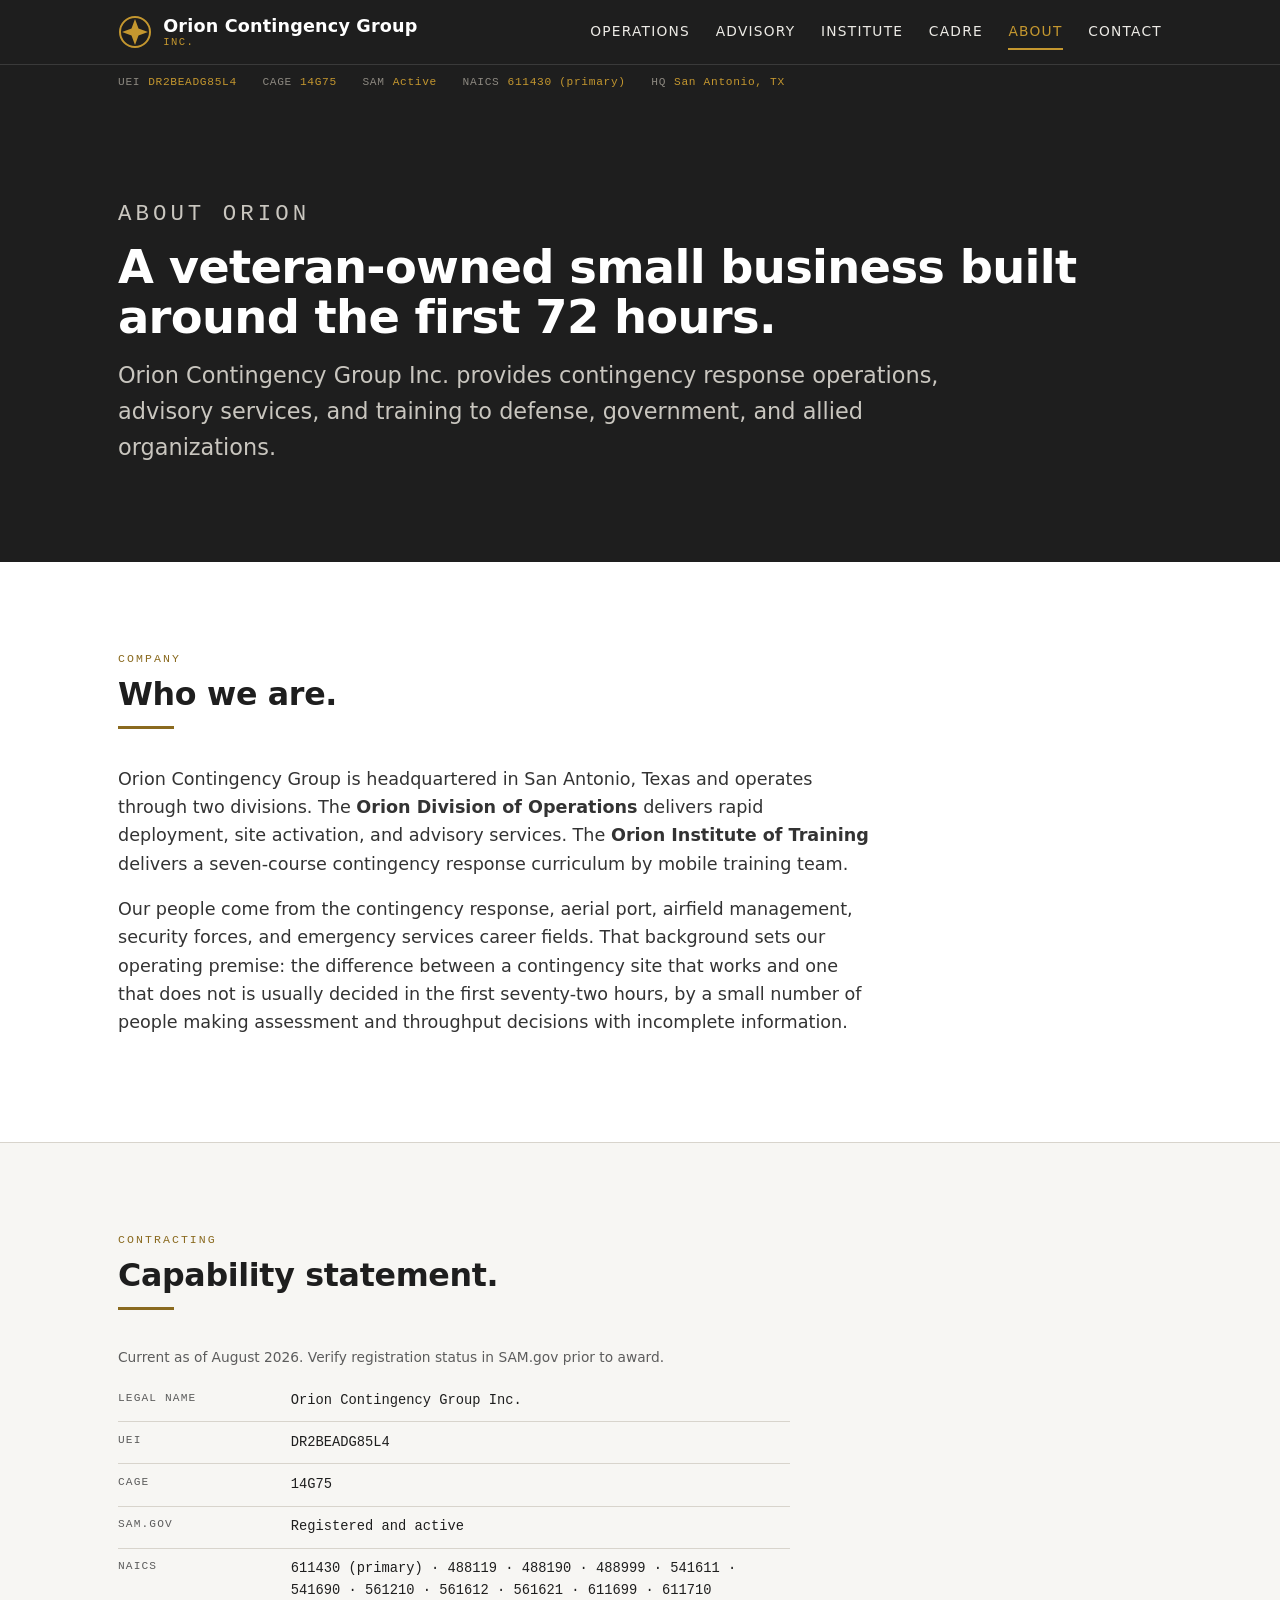
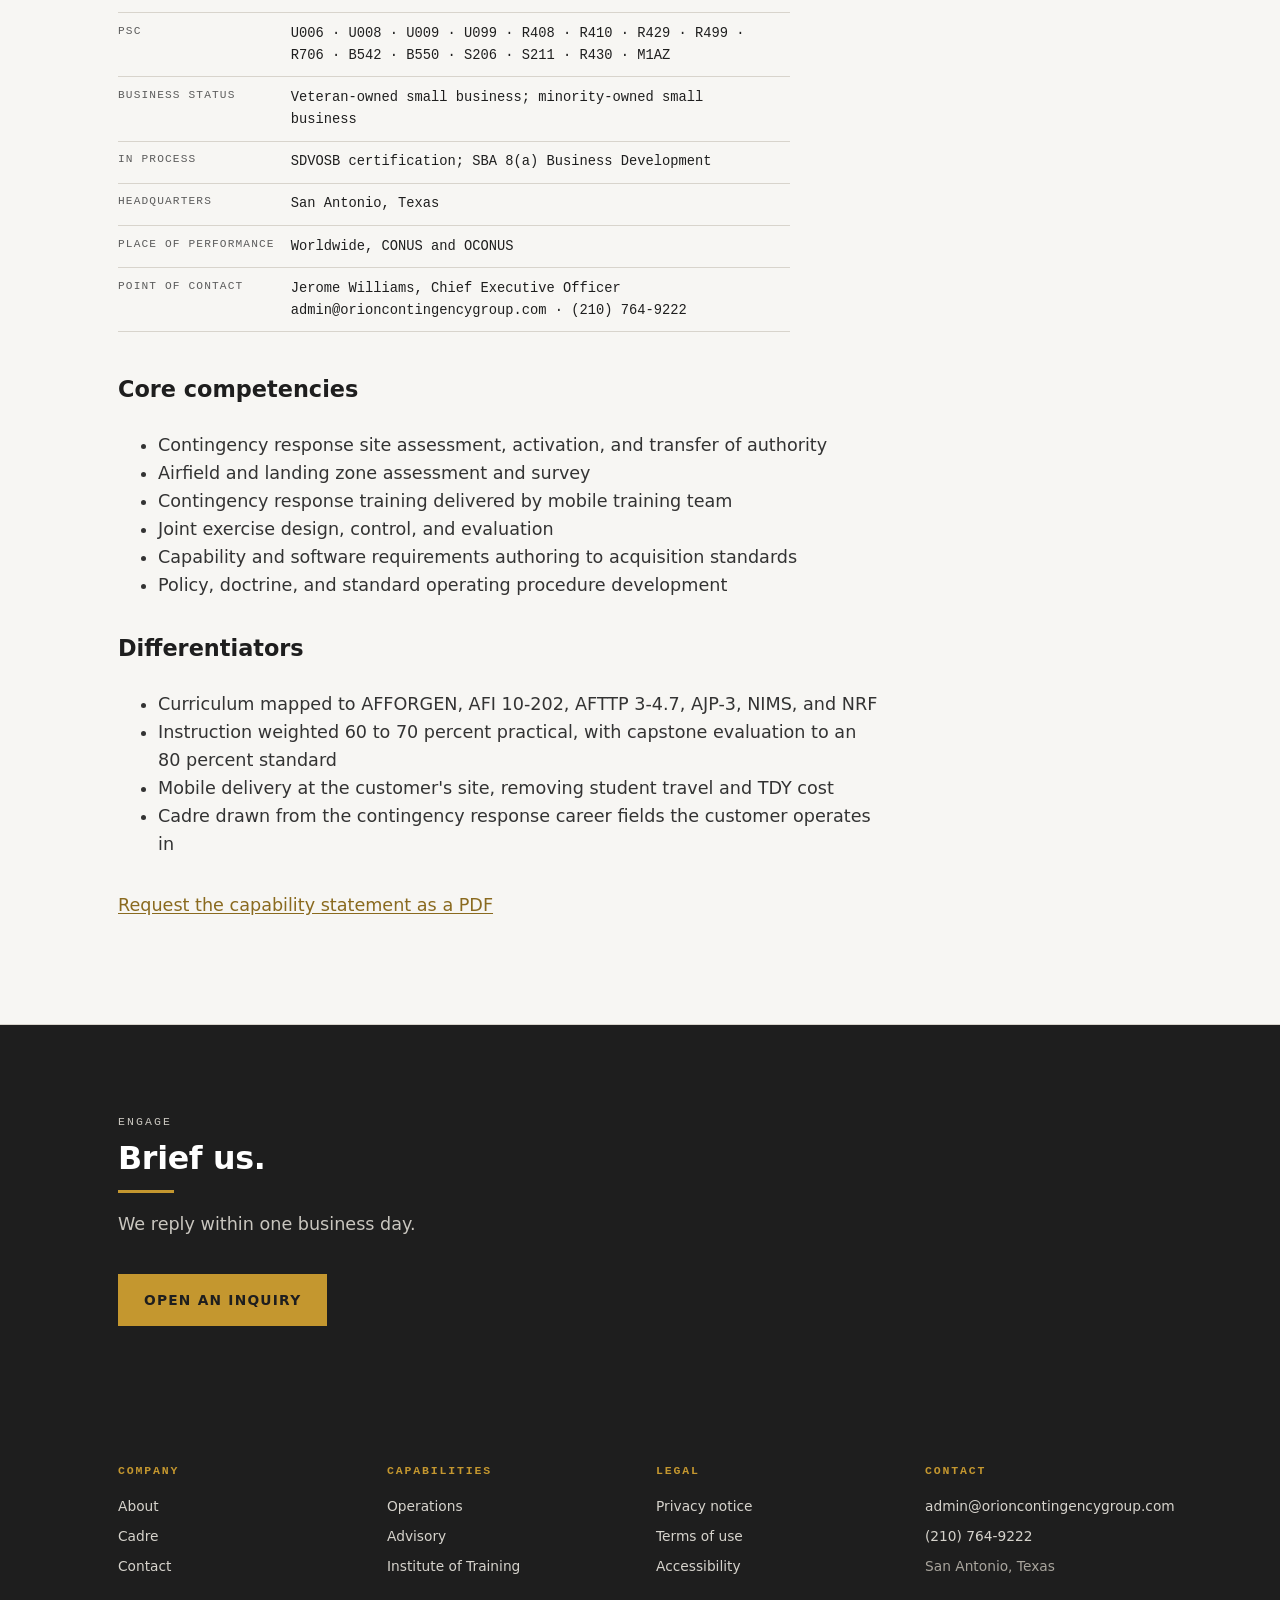
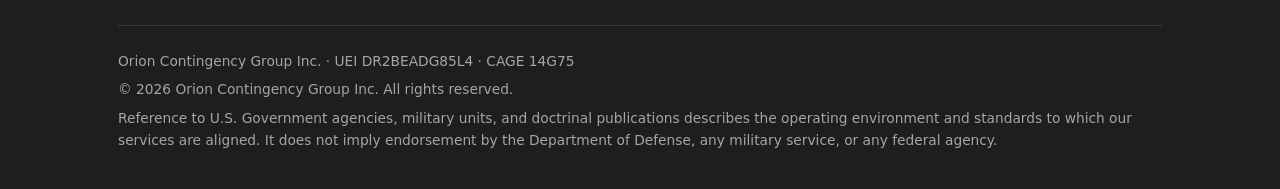
==== about.html @ 688aeb3b "Add OCG website v1" ====
<!DOCTYPE html>
<html lang="en">
<head>
<meta charset="utf-8">
<meta name="viewport" content="width=device-width, initial-scale=1">
<title>About and capability statement | Orion Contingency Group Inc.</title>
<meta name="description" content="Orion Contingency Group Inc. is a veteran-owned small business in San Antonio, Texas providing contingency response operations, advisory, and training. UEI DR2BEADG85L4, CAGE 14G75.">
<meta name="theme-color" content="#1E1E1E">
<link rel="canonical" href="https://www.orioncontingencygroup.com/about.html">
<link rel="stylesheet" href="site.css">
</head>
<body>

<a class="skip-link" href="#main">Skip to main content</a>

<header class="masthead">
  <div class="shell masthead__inner">
    <a class="wordmark" href="index.html">
      <svg width="34" height="34" viewBox="0 0 34 34" role="img" aria-label="Orion Contingency Group compass mark"><circle cx="17" cy="17" r="15" fill="none" stroke="#C4972F" stroke-width="2"/><path d="M17 4 L20.5 13.5 L30 17 L20.5 20.5 L17 30 L13.5 20.5 L4 17 L13.5 13.5 Z" fill="#C4972F"/></svg>
      <span>Orion Contingency Group<small>Inc.</small></span>
    </a>
    <nav class="nav" aria-label="Primary">
      <a href="operations.html">Operations</a>
      <a href="advisory.html">Advisory</a>
      <a href="institute.html">Institute</a>
      <a href="cadre.html">Cadre</a>
      <a href="about.html" aria-current="page">About</a>
      <a href="contact.html">Contact</a>
    </nav>
  </div>
  <div class="control-block">
    <div class="shell">
      <dl><div><dt>UEI</dt><dd>DR2BEADG85L4</dd></div><div><dt>CAGE</dt><dd>14G75</dd></div><div><dt>SAM</dt><dd>Active</dd></div><div><dt>NAICS</dt><dd>611430 (primary)</dd></div><div><dt>HQ</dt><dd>San Antonio, TX</dd></div></dl>
    </div>
  </div>
</header>

<main id="main">

  <div class="page-head">
    <div class="shell">
      <p class="eyebrow">About Orion</p>
      <h1>A veteran-owned small business built around the first 72 hours.</h1>
      <p>Orion Contingency Group Inc. provides contingency response operations, advisory services, and training to defense, government, and allied organizations.</p>
    </div>
  </div>

  <section>
    <div class="shell">
      <div class="sec-head">
        <p class="eyebrow eyebrow--light">Company</p>
        <h2>Who we are.</h2>
      </div>
      <p style="max-width:var(--measure);">Orion Contingency Group is headquartered in San Antonio, Texas and operates through two divisions. The <strong>Orion Division of Operations</strong> delivers rapid deployment, site activation, and advisory services. The <strong>Orion Institute of Training</strong> delivers a seven-course contingency response curriculum by mobile training team.</p>
      <p style="max-width:var(--measure);">Our people come from the contingency response, aerial port, airfield management, security forces, and emergency services career fields. That background sets our operating premise: the difference between a contingency site that works and one that does not is usually decided in the first seventy-two hours, by a small number of people making assessment and throughput decisions with incomplete information.</p>
    </div>
  </section>

  <section class="band-warm">
    <div class="shell">
      <div class="sec-head">
        <p class="eyebrow eyebrow--light">Contracting</p>
        <h2>Capability statement.</h2>
      </div>
      <table class="reg">
        <caption>Current as of August 2026. Verify registration status in SAM.gov prior to award.</caption>
        <tbody>
          <tr><th scope="row">Legal name</th><td>Orion Contingency Group Inc.</td></tr>
          <tr><th scope="row">UEI</th><td>DR2BEADG85L4</td></tr>
          <tr><th scope="row">CAGE</th><td>14G75</td></tr>
          <tr><th scope="row">SAM.gov</th><td>Registered and active</td></tr>
          <tr><th scope="row">NAICS</th><td>611430 (primary) · 488119 · 488190 · 488999 · 541611 · 541690 · 561210 · 561612 · 561621 · 611699 · 611710</td></tr>
          <tr><th scope="row">PSC</th><td>U006 · U008 · U009 · U099 · R408 · R410 · R429 · R499 · R706 · B542 · B550 · S206 · S211 · R430 · M1AZ</td></tr>
          <tr><th scope="row">Business status</th><td>Veteran-owned small business; minority-owned small business</td></tr>
          <tr><th scope="row">In process</th><td>SDVOSB certification; SBA 8(a) Business Development</td></tr>
          <tr><th scope="row">Headquarters</th><td>San Antonio, Texas</td></tr>
          <tr><th scope="row">Place of performance</th><td>Worldwide, CONUS and OCONUS</td></tr>
          <tr><th scope="row">Point of contact</th><td>Jerome Williams, Chief Executive Officer<br>admin@orioncontingencygroup.com &middot; (210) 764-9222</td></tr>
        </tbody>
      </table>

      <h3 style="font-size:var(--step-1);color:var(--ink);margin-top:2.5rem;">Core competencies</h3>
      <ul style="max-width:var(--measure);">
        <li>Contingency response site assessment, activation, and transfer of authority</li>
        <li>Airfield and landing zone assessment and survey</li>
        <li>Contingency response training delivered by mobile training team</li>
        <li>Joint exercise design, control, and evaluation</li>
        <li>Capability and software requirements authoring to acquisition standards</li>
        <li>Policy, doctrine, and standard operating procedure development</li>
      </ul>

      <h3 style="font-size:var(--step-1);color:var(--ink);margin-top:2rem;">Differentiators</h3>
      <ul style="max-width:var(--measure);">
        <li>Curriculum mapped to AFFORGEN, AFI 10-202, AFTTP 3-4.7, AJP-3, NIMS, and NRF</li>
        <li>Instruction weighted 60 to 70 percent practical, with capstone evaluation to an 80 percent standard</li>
        <li>Mobile delivery at the customer's site, removing student travel and TDY cost</li>
        <li>Cadre drawn from the contingency response career fields the customer operates in</li>
      </ul>
      <p style="margin-top:2rem;"><a href="contact.html">Request the capability statement as a PDF</a></p>
    </div>
  </section>

  <section class="band-dark">
    <div class="shell">
      <div class="sec-head sec-head--dark">
        <p class="eyebrow">Engage</p>
        <h2>Brief us.</h2>
        <p>We reply within one business day.</p>
      </div>
      <div class="btn-row">
        <a class="btn btn--primary" href="contact.html">Open an inquiry</a>
      </div>
    </div>
  </section>

</main>

<footer class="site-foot">
  <div class="shell">
    <div class="site-foot__cols">
      <div>
        <h2>Company</h2>
        <ul>
          <li><a href="about.html">About</a></li>
          <li><a href="cadre.html">Cadre</a></li>
          <li><a href="contact.html">Contact</a></li>
        </ul>
      </div>
      <div>
        <h2>Capabilities</h2>
        <ul>
          <li><a href="operations.html">Operations</a></li>
          <li><a href="advisory.html">Advisory</a></li>
          <li><a href="institute.html">Institute of Training</a></li>
        </ul>
      </div>
      <div>
        <h2>Legal</h2>
        <ul>
          <li><a href="privacy.html">Privacy notice</a></li>
          <li><a href="terms.html">Terms of use</a></li>
          <li><a href="accessibility.html">Accessibility</a></li>
        </ul>
      </div>
      <div>
        <h2>Contact</h2>
        <ul>
          <li><a href="mailto:admin@orioncontingencygroup.com">admin@orioncontingencygroup.com</a></li>
          <li><a href="tel:+12107649222">(210) 764-9222</a></li>
          <li>San Antonio, Texas</li>
        </ul>
      </div>
    </div>
    <div class="site-foot__legal">
      <p>Orion Contingency Group Inc. &middot; UEI DR2BEADG85L4 &middot; CAGE 14G75</p>
      <p>&copy; 2026 Orion Contingency Group Inc. All rights reserved.</p>
      <p>Reference to U.S. Government agencies, military units, and doctrinal publications describes the operating environment and standards to which our services are aligned. It does not imply endorsement by the Department of Defense, any military service, or any federal agency.</p>
    </div>
  </div>
</footer>

</body>
</html>
---- site.css ----
/* ============================================================
   Orion Contingency Group Inc. — site.css
   Brand V1: Calibri / Gold #C4972F / Dark #1E1E1E / Body #333333
   ============================================================ */

:root {
  /* Palette */
  --ink:        #1E1E1E;   /* brand dark */
  --body:       #333333;   /* brand body text */
  --gold:       #C4972F;   /* brand primary gold — DARK BACKGROUNDS ONLY (6.2:1 on --ink) */
  --gold-deep:  #8A6A1F;   /* gold for text/rules on light (5.0:1 on white) */
  --paper:      #FFFFFF;
  --paper-warm: #F7F6F3;
  --rule:       #D8D4CC;
  --muted:      #5C5C5C;   /* 7.0:1 on white */

  /* Type */
  --font-ui: Calibri, Carlito, "Segoe UI", system-ui, -apple-system, sans-serif;
  --font-mono: "Cascadia Mono", Consolas, "SF Mono", ui-monospace, monospace;

  --step--1: clamp(0.80rem, 0.78rem + 0.10vw, 0.86rem);
  --step-0:  clamp(1.00rem, 0.96rem + 0.20vw, 1.10rem);
  --step-1:  clamp(1.20rem, 1.12rem + 0.40vw, 1.40rem);
  --step-2:  clamp(1.55rem, 1.34rem + 0.80vw, 2.00rem);
  --step-3:  clamp(1.95rem, 1.62rem + 1.65vw, 2.90rem);
  --step-4:  clamp(2.40rem, 1.80rem + 3.00vw, 4.20rem);

  --measure: 68ch;
  --gutter: clamp(1.25rem, 4vw, 3rem);
  --shell: 1140px;
}

*, *::before, *::after { box-sizing: border-box; }

html { -webkit-text-size-adjust: 100%; }

body {
  margin: 0;
  font-family: var(--font-ui);
  font-size: var(--step-0);
  line-height: 1.6;
  color: var(--body);
  background: var(--paper);
}

img { max-width: 100%; height: auto; display: block; }

/* ---------- Focus + skip link (accessibility floor) ---------- */

:focus-visible {
  outline: 3px solid var(--gold-deep);
  outline-offset: 2px;
}

.skip-link {
  position: absolute;
  left: -9999px;
  top: 0;
  background: var(--ink);
  color: var(--paper);
  padding: 0.75rem 1.25rem;
  z-index: 100;
  text-decoration: none;
}
.skip-link:focus {
  left: 0;
}

.visually-hidden {
  position: absolute;
  width: 1px; height: 1px;
  margin: -1px; padding: 0;
  overflow: hidden;
  clip: rect(0 0 0 0);
  white-space: nowrap;
  border: 0;
}

/* ---------- Layout shell ---------- */

.shell {
  width: 100%;
  max-width: var(--shell);
  margin-inline: auto;
  padding-inline: var(--gutter);
}

section { padding-block: clamp(3rem, 7vw, 5.5rem); }
section + section { border-top: 1px solid var(--rule); }

/* ---------- Masthead ---------- */

.masthead {
  background: var(--ink);
  color: #EDEBE6;
}

.masthead__inner {
  display: flex;
  align-items: center;
  justify-content: space-between;
  gap: 1.5rem;
  padding-block: 0.9rem;
  flex-wrap: wrap;
}

.wordmark {
  display: inline-flex;
  align-items: center;
  gap: 0.7rem;
  color: var(--paper);
  text-decoration: none;
  font-weight: 700;
  letter-spacing: 0.01em;
  line-height: 1.15;
}
.wordmark:hover { color: var(--gold); }
.wordmark svg { flex: none; }
.wordmark span small {
  display: block;
  font-family: var(--font-mono);
  font-size: 0.66rem;
  font-weight: 400;
  letter-spacing: 0.14em;
  text-transform: uppercase;
  color: var(--gold);
}

.nav {
  display: flex;
  align-items: center;
  gap: clamp(0.9rem, 2vw, 1.6rem);
  flex-wrap: wrap;
}
.nav a {
  color: #EDEBE6;
  text-decoration: none;
  font-size: var(--step--1);
  letter-spacing: 0.09em;
  text-transform: uppercase;
  padding-block: 0.35rem;
  border-bottom: 2px solid transparent;
}
.nav a:hover { color: var(--gold); border-bottom-color: var(--gold); }
.nav a[aria-current="page"] { color: var(--gold); border-bottom-color: var(--gold); }

/* ---------- Control block: the document-header device ---------- */

.control-block {
  background: var(--ink);
  color: #C9C6BF;
  font-family: var(--font-mono);
  font-size: 0.7rem;
  letter-spacing: 0.06em;
  border-top: 1px solid #3A3A3A;
}
.control-block dl {
  margin: 0;
  padding-block: 0.55rem;
  display: flex;
  flex-wrap: wrap;
  gap: 0.35rem 1.6rem;
}
.control-block div { display: flex; gap: 0.5rem; }
.control-block dt { color: #8C8880; text-transform: uppercase; }
.control-block dd { margin: 0; color: var(--gold); }

/* ---------- Page header ---------- */

.page-head {
  background: var(--ink);
  color: #E7E4DE;
  padding-block: clamp(3rem, 8vw, 6rem);
}
.page-head h1 {
  font-size: var(--step-3);
  line-height: 1.08;
  margin: 0.6rem 0 1rem;
  color: var(--paper);
  letter-spacing: -0.015em;
}
.page-head p { max-width: 60ch; margin: 0; color: #C9C6BF; font-size: var(--step-1); }

.eyebrow {
  font-family: var(--font-mono);
  font-size: 0.72rem;
  letter-spacing: 0.18em;
  text-transform: uppercase;
  color: var(--gold);
  margin: 0;
}
.eyebrow--light { color: var(--gold-deep); }

/* ---------- Hero ---------- */

.hero {
  background: var(--ink);
  color: #E7E4DE;
  padding-block: clamp(3.5rem, 9vw, 7rem);
}
.hero h1 {
  font-size: var(--step-4);
  line-height: 1.02;
  letter-spacing: -0.025em;
  margin: 1rem 0 1.25rem;
  color: var(--paper);
  max-width: 18ch;
}
.hero h1 em {
  font-style: normal;
  color: var(--gold);
}
.hero p {
  max-width: 58ch;
  font-size: var(--step-1);
  color: #C9C6BF;
  margin: 0 0 2rem;
}

/* ---------- Section headers + gold rule (brand spec) ---------- */

.sec-head { margin-bottom: 2.25rem; }
.sec-head h2 {
  font-size: var(--step-2);
  line-height: 1.15;
  letter-spacing: -0.01em;
  color: var(--ink);
  margin: 0.5rem 0 0.85rem;
  max-width: 24ch;
}
.sec-head h2::after {
  content: "";
  display: block;
  width: 3.5rem;
  height: 3px;
  background: var(--gold-deep);
  margin-top: 0.85rem;
}
.sec-head--dark h2 { color: var(--paper); }
.sec-head--dark h2::after { background: var(--gold); }
.sec-head--dark p { color: #C9C6BF; }

/* ---------- Buttons ---------- */

.btn-row { display: flex; flex-wrap: wrap; gap: 0.85rem; }

.btn {
  display: inline-block;
  padding: 0.8rem 1.5rem;
  font-size: var(--step--1);
  font-weight: 700;
  letter-spacing: 0.09em;
  text-transform: uppercase;
  text-decoration: none;
  border: 2px solid transparent;
  cursor: pointer;
  font-family: var(--font-ui);
}
.btn--primary { background: var(--gold); color: var(--ink); border-color: var(--gold); }
.btn--primary:hover { background: #D9AB44; border-color: #D9AB44; }
.btn--ghost { background: transparent; color: var(--gold); border-color: var(--gold); }
.btn--ghost:hover { background: var(--gold); color: var(--ink); }
.btn--onlight { background: var(--ink); color: var(--paper); border-color: var(--ink); }
.btn--onlight:hover { background: var(--gold-deep); border-color: var(--gold-deep); }
.btn--onlight-ghost { background: transparent; color: var(--ink); border-color: var(--ink); }
.btn--onlight-ghost:hover { background: var(--ink); color: var(--paper); }

/* ---------- Generic grids ---------- */

.grid { display: grid; gap: 1.5rem; }
.grid--2 { grid-template-columns: repeat(auto-fit, minmax(min(100%, 22rem), 1fr)); }
.grid--3 { grid-template-columns: repeat(auto-fit, minmax(min(100%, 17rem), 1fr)); }

/* ---------- Service line cards ---------- */

.line {
  border-top: 3px solid var(--gold-deep);
  padding-top: 1.25rem;
}
.line__code {
  font-family: var(--font-mono);
  font-size: 0.72rem;
  letter-spacing: 0.16em;
  text-transform: uppercase;
  color: var(--gold-deep);
}
.line h3 {
  font-size: var(--step-1);
  color: var(--ink);
  margin: 0.5rem 0 0.65rem;
  line-height: 1.2;
}
.line ul { margin: 1rem 0 0; padding-left: 1.1rem; }
.line li { margin-bottom: 0.45rem; }

/* ---------- Doctrine chips ---------- */

.chips { list-style: none; display: flex; flex-wrap: wrap; gap: 0.6rem; margin: 0; padding: 0; }
.chips li {
  font-family: var(--font-mono);
  font-size: 0.78rem;
  letter-spacing: 0.08em;
  border: 1px solid var(--rule);
  background: var(--paper-warm);
  color: var(--ink);
  padding: 0.4rem 0.8rem;
}
.chips--dark li { background: #2A2A2A; border-color: #444; color: #E7E4DE; }

/* ---------- Course cards ---------- */

.course {
  border: 1px solid var(--rule);
  border-top: 3px solid var(--gold-deep);
  padding: 1.5rem;
  background: var(--paper);
}
.course__meta {
  display: flex;
  justify-content: space-between;
  align-items: baseline;
  gap: 1rem;
  font-family: var(--font-mono);
  font-size: 0.72rem;
  letter-spacing: 0.12em;
  text-transform: uppercase;
  color: var(--gold-deep);
}
.course h3 { font-size: var(--step-1); color: var(--ink); margin: 0.6rem 0 0.5rem; line-height: 1.2; }
.course > p { margin: 0 0 1rem; }
.course h4 {
  font-family: var(--font-mono);
  font-size: 0.72rem;
  letter-spacing: 0.12em;
  text-transform: uppercase;
  color: var(--muted);
  margin: 1.1rem 0 0.5rem;
}
.course ul { margin: 0; padding-left: 1.1rem; }
.course li { margin-bottom: 0.35rem; }
.course dl {
  margin: 1.25rem 0 0;
  padding-top: 1rem;
  border-top: 1px solid var(--rule);
  font-size: var(--step--1);
  display: grid;
  grid-template-columns: auto 1fr;
  gap: 0.4rem 1rem;
}
.course dt { font-family: var(--font-mono); text-transform: uppercase; letter-spacing: 0.1em; color: var(--muted); font-size: 0.7rem; align-self: center; }
.course dd { margin: 0; color: var(--ink); }

/* ---------- Cadre ---------- */

.person {
  border-top: 1px solid var(--rule);
  padding-top: 1.15rem;
}
.person h3 { font-size: var(--step-1); color: var(--ink); margin: 0.35rem 0 0.35rem; }
.person p { margin: 0 0 0.85rem; }
.person__role {
  font-family: var(--font-mono);
  font-size: 0.72rem;
  letter-spacing: 0.14em;
  text-transform: uppercase;
  color: var(--gold-deep);
}

/* ---------- Buyer panel ---------- */

.buyers { list-style: none; margin: 0; padding: 0; display: grid; gap: 1px; background: #3A3A3A; grid-template-columns: repeat(auto-fit, minmax(min(100%, 14rem), 1fr)); }
.buyers li { background: var(--ink); padding: 1.4rem; }
.buyers strong { display: block; color: var(--paper); font-size: var(--step-1); line-height: 1.2; }
.buyers span { display: block; color: #A9A59D; font-size: var(--step--1); margin-top: 0.4rem; }

/* ---------- Registration / identifier table ---------- */

.reg {
  font-family: var(--font-mono);
  font-size: var(--step--1);
  border-collapse: collapse;
  width: 100%;
  max-width: 42rem;
}
.reg caption { text-align: left; font-family: var(--font-ui); color: var(--muted); padding-bottom: 0.75rem; }
.reg th, .reg td { text-align: left; padding: 0.6rem 1rem 0.6rem 0; border-bottom: 1px solid var(--rule); vertical-align: top; }
.reg th { font-weight: 400; color: var(--muted); text-transform: uppercase; letter-spacing: 0.1em; font-size: 0.7rem; white-space: nowrap; }
.reg td { color: var(--ink); }

/* ---------- Forms ---------- */

.form { max-width: 34rem; }
.form fieldset { border: 0; margin: 0; padding: 0; }
.form legend {
  font-size: var(--step-1);
  color: var(--ink);
  font-weight: 700;
  padding: 0;
  margin-bottom: 0.35rem;
}
.field { margin-bottom: 1.25rem; }
.field label { display: block; font-weight: 700; color: var(--ink); margin-bottom: 0.3rem; }
.field .hint { display: block; font-size: var(--step--1); color: var(--muted); margin-bottom: 0.4rem; }
.field input, .field textarea, .field select {
  width: 100%;
  font-family: var(--font-ui);
  font-size: var(--step-0);
  color: var(--ink);
  padding: 0.65rem 0.75rem;
  border: 1px solid #87837B; /* 3.8:1 on white, 3.5:1 on warm — passes WCAG 1.4.11 */
  background: var(--paper);
  border-radius: 0;
}
.field textarea { min-height: 8rem; resize: vertical; }
.req { color: #A32020; font-weight: 700; }

.notice {
  border-left: 3px solid var(--gold-deep);
  background: var(--paper-warm);
  padding: 1rem 1.25rem;
  font-size: var(--step--1);
  margin: 1.5rem 0;
}
.notice--dark { background: #2A2A2A; border-left-color: var(--gold); color: #C9C6BF; }

/* ---------- Dark section ---------- */

.band-dark { background: var(--ink); color: #C9C6BF; }
.band-dark a:not(.btn) { color: var(--gold); }
.band-warm { background: var(--paper-warm); }

/* ---------- Footer ---------- */

.site-foot {
  background: var(--ink);
  color: #A9A59D;
  padding-block: 3rem 2rem;
  font-size: var(--step--1);
}
.site-foot h2 {
  font-family: var(--font-mono);
  font-size: 0.72rem;
  letter-spacing: 0.16em;
  text-transform: uppercase;
  color: var(--gold);
  margin: 0 0 0.9rem;
}
.site-foot ul { list-style: none; margin: 0; padding: 0; }
.site-foot li { margin-bottom: 0.5rem; }
.site-foot a { color: #D6D3CC; text-decoration: none; }
.site-foot a:hover { color: var(--gold); text-decoration: underline; }
.site-foot__cols { display: grid; gap: 2rem; grid-template-columns: repeat(auto-fit, minmax(min(100%, 13rem), 1fr)); }
.site-foot__legal { margin-top: 2.5rem; padding-top: 1.5rem; border-top: 1px solid #3A3A3A; }
.site-foot__legal p { margin: 0 0 0.4rem; }

/* ---------- Links in prose ---------- */

main a:not(.btn):not(.wordmark) { color: var(--gold-deep); text-underline-offset: 2px; }
main a:not(.btn):not(.wordmark):hover { color: var(--ink); }

/* ---------- Motion ---------- */

@media (prefers-reduced-motion: reduce) {
  *, *::before, *::after { animation-duration: 0.01ms !important; transition-duration: 0.01ms !important; }
}

/* ---------- Print ---------- */

@media print {
  .masthead, .site-foot, .btn-row { display: none; }
  body { color: #000; }
}
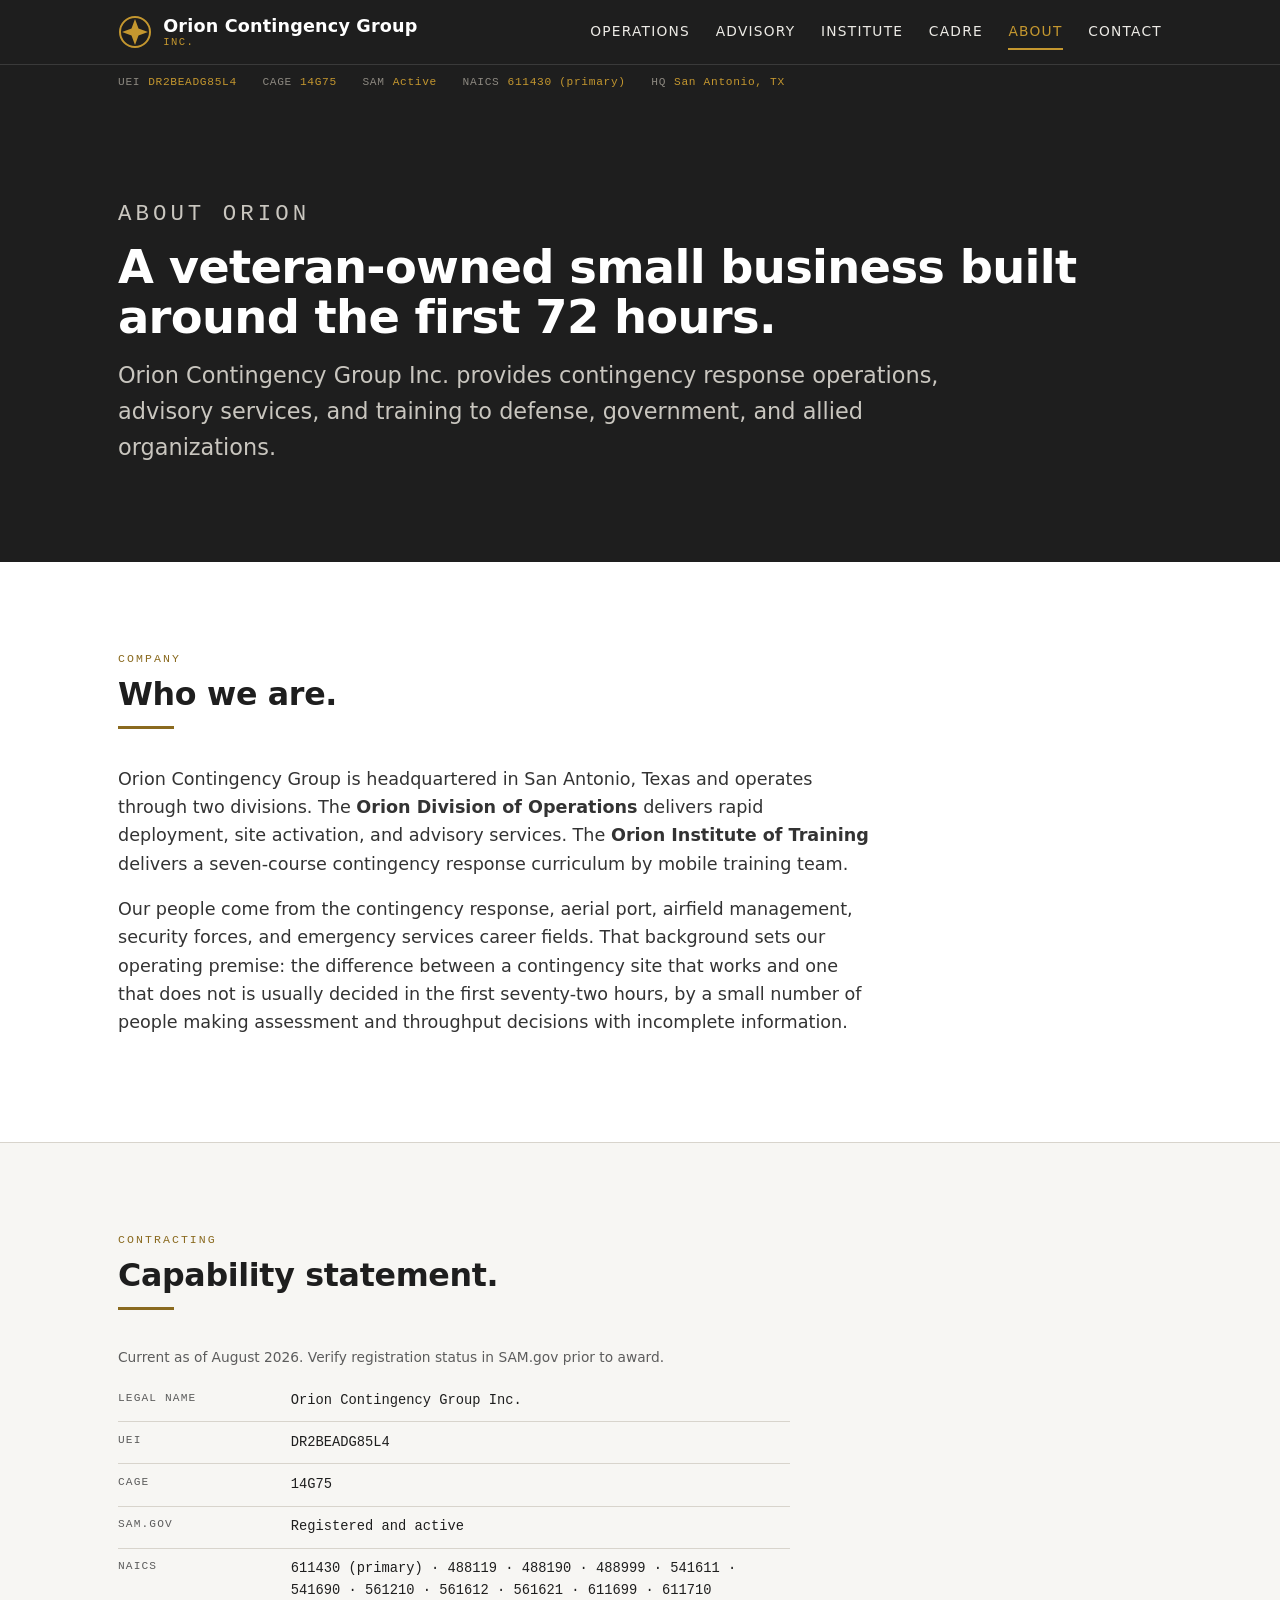
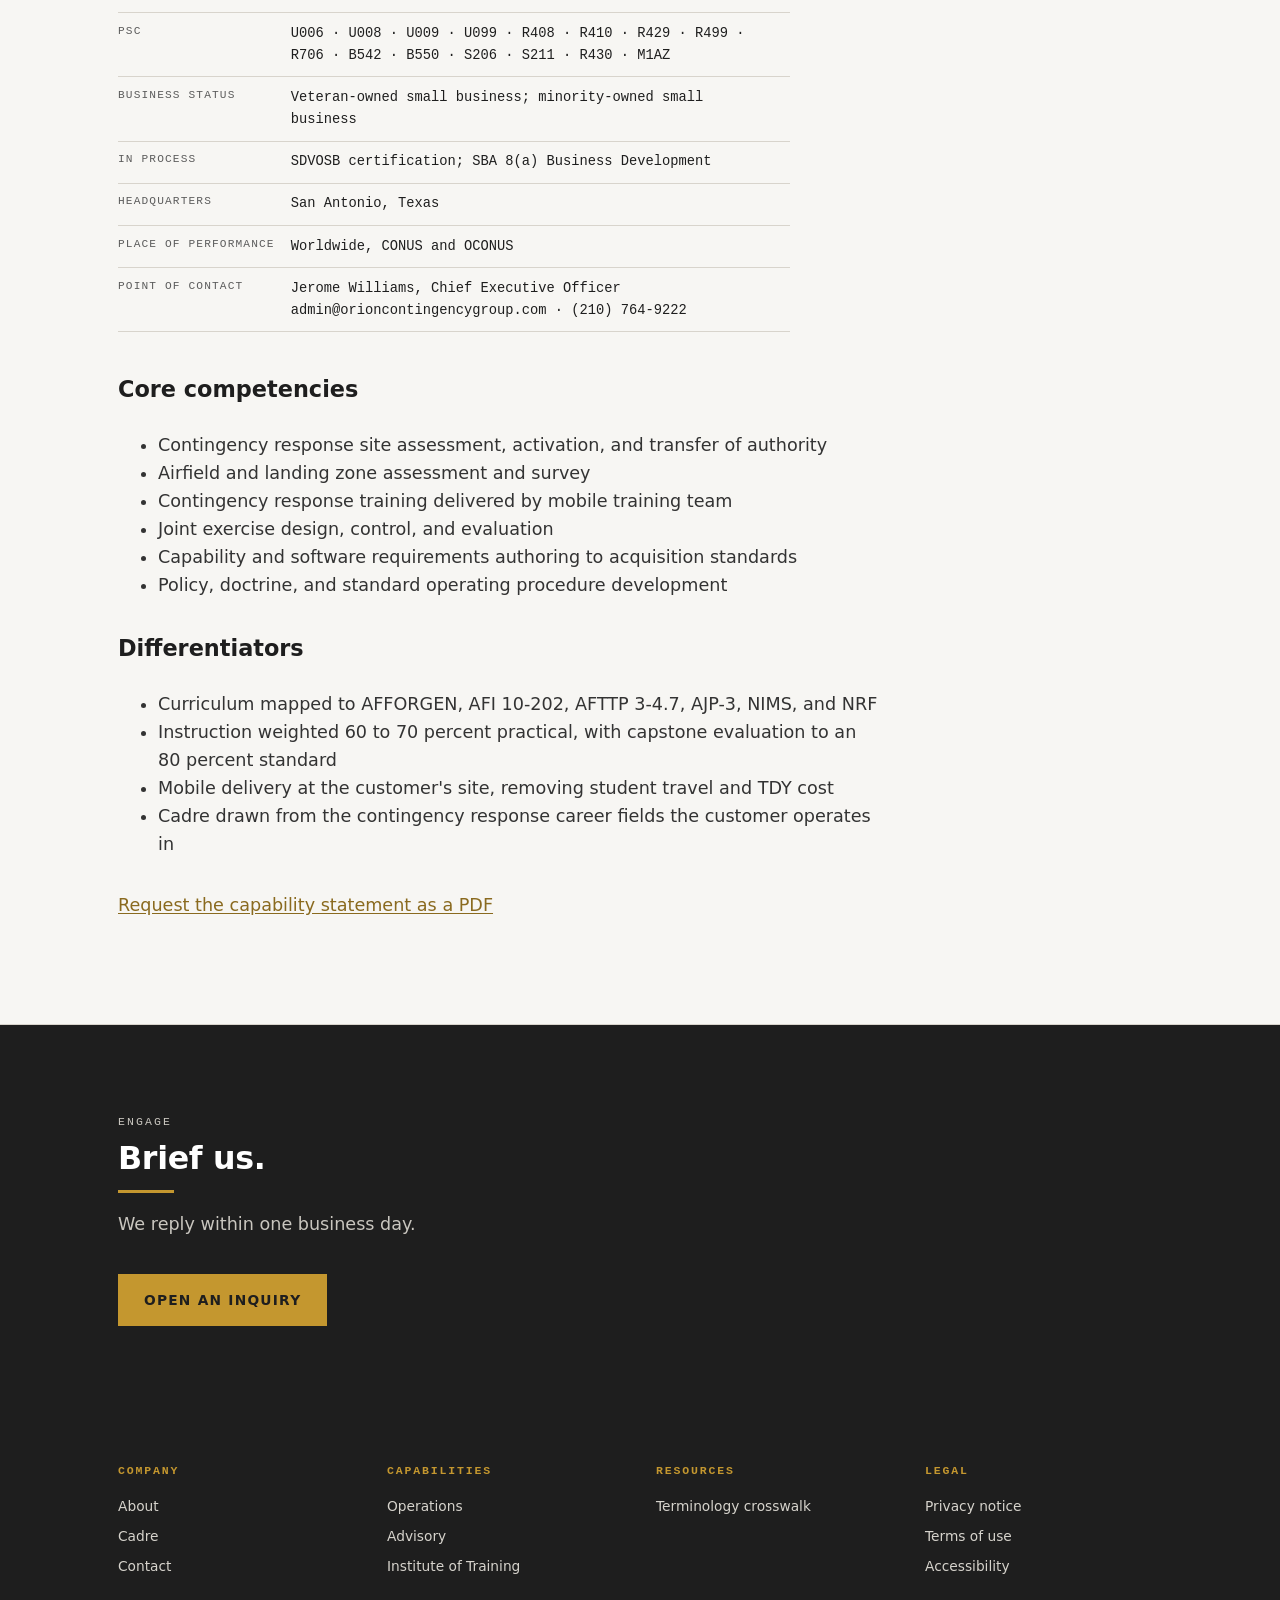
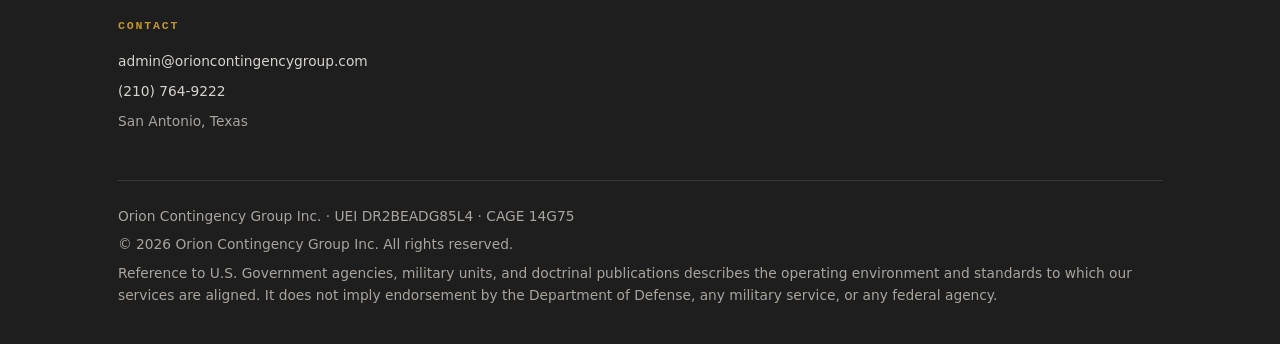
==== commit 09a68a8d: "Add files via upload" ====
--- a/about.html
+++ b/about.html
@@ -135,6 +135,12 @@
         </ul>
       </div>
       <div>
+        <h2>Resources</h2>
+        <ul>
+          <li><a href="resources.html">Terminology crosswalk</a></li>
+        </ul>
+      </div>
+      <div>
         <h2>Legal</h2>
         <ul>
           <li><a href="privacy.html">Privacy notice</a></li>
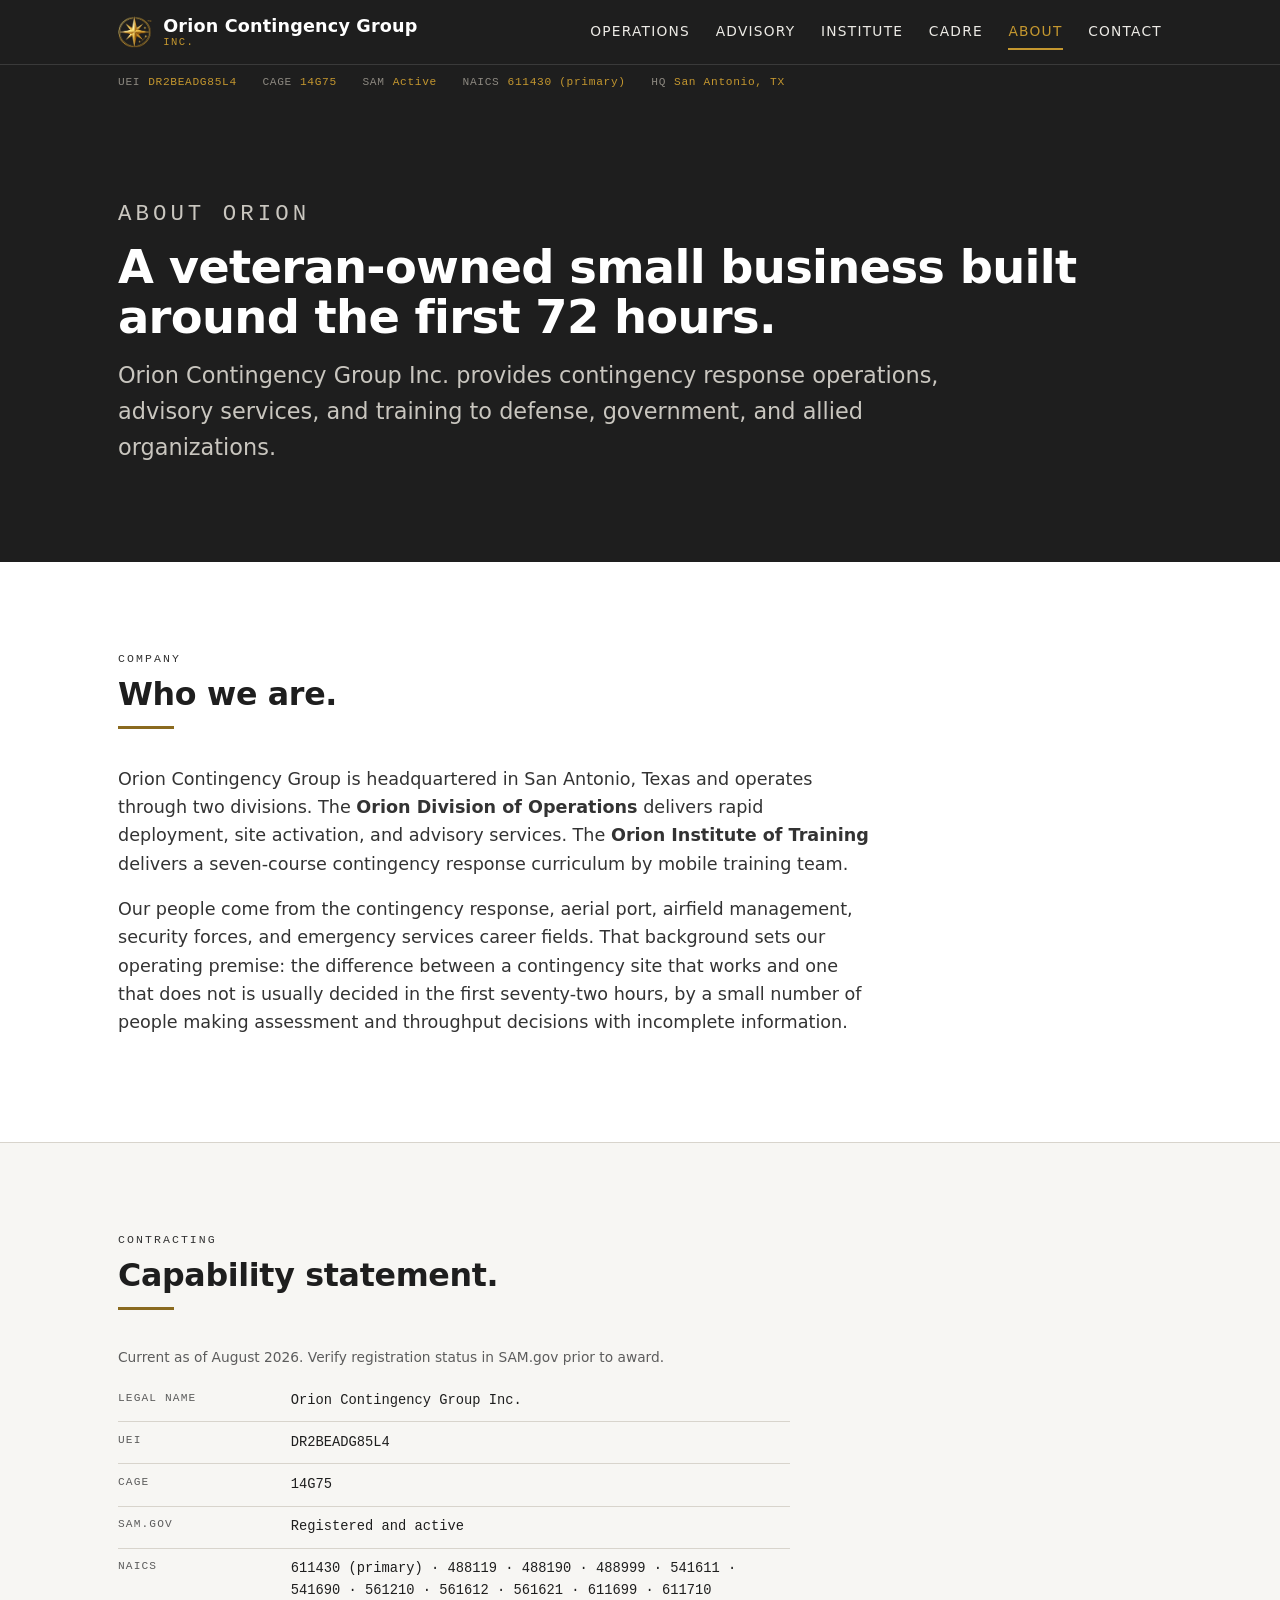
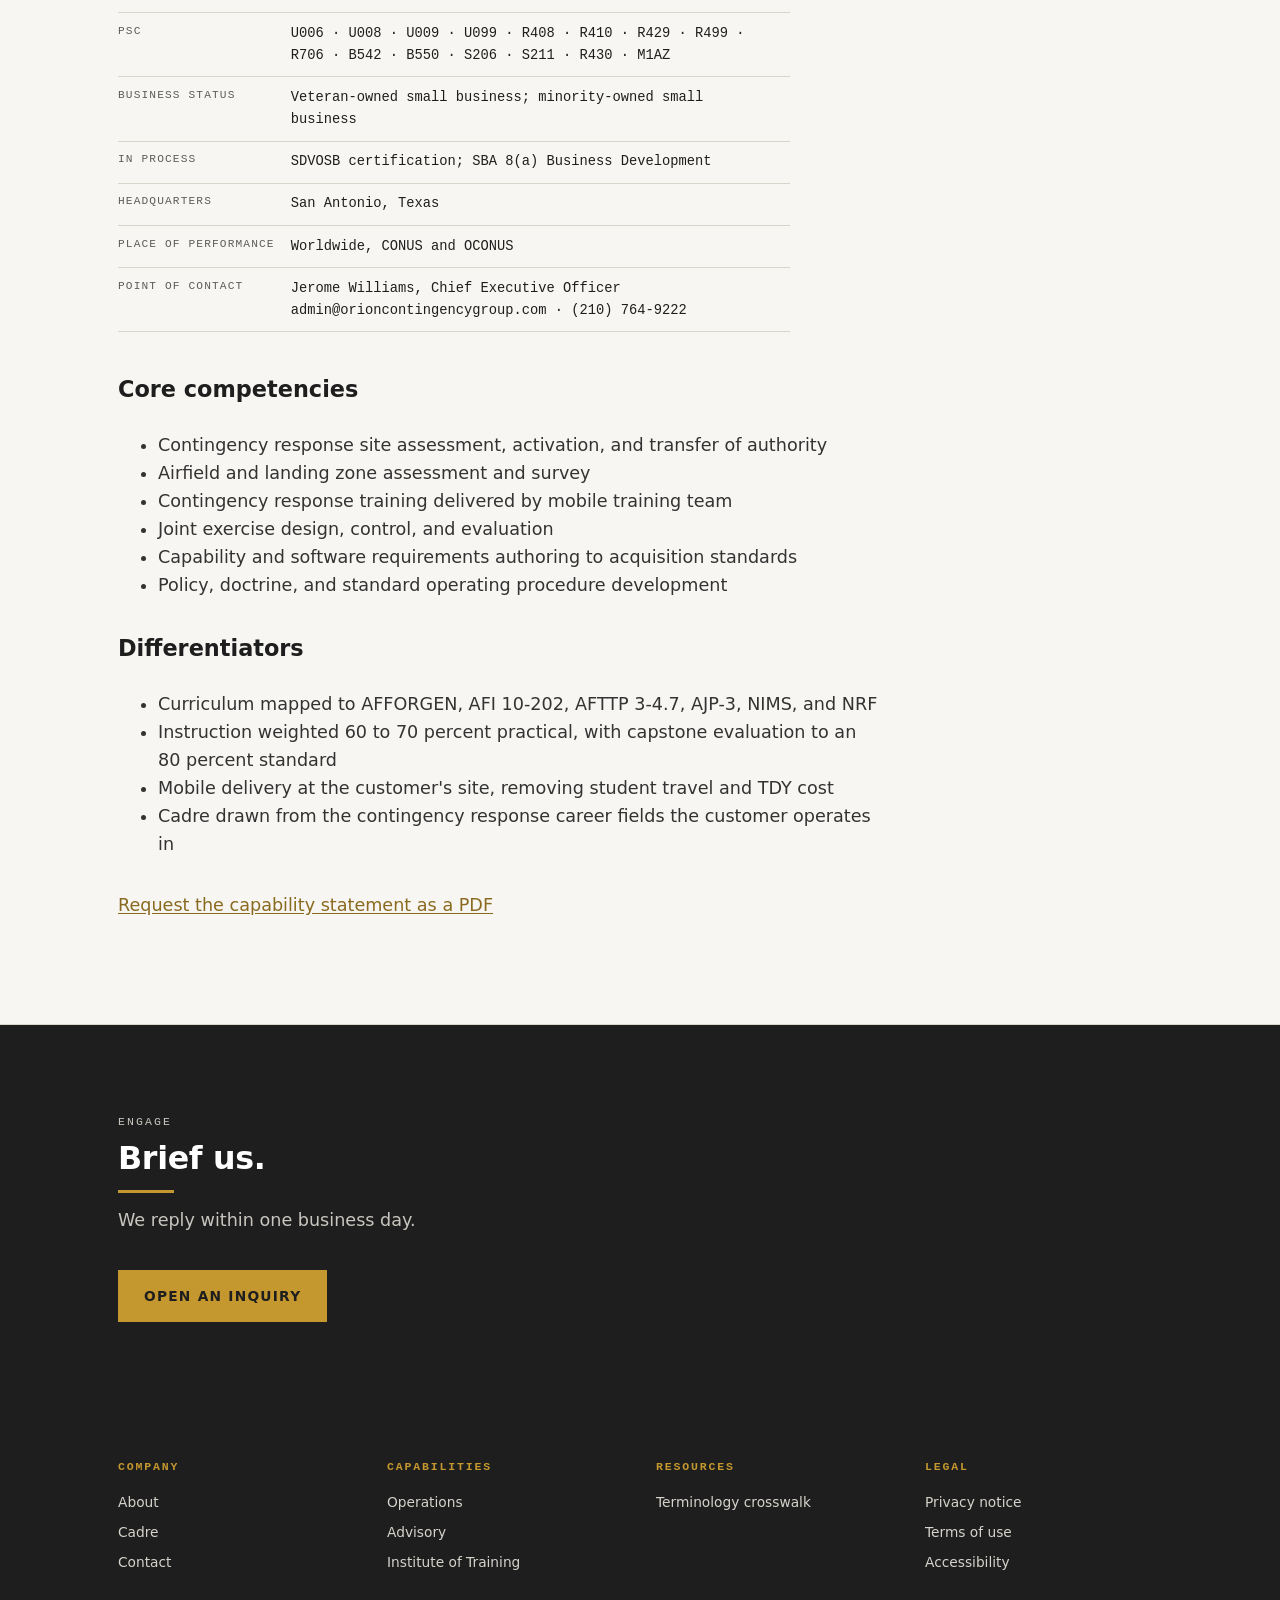
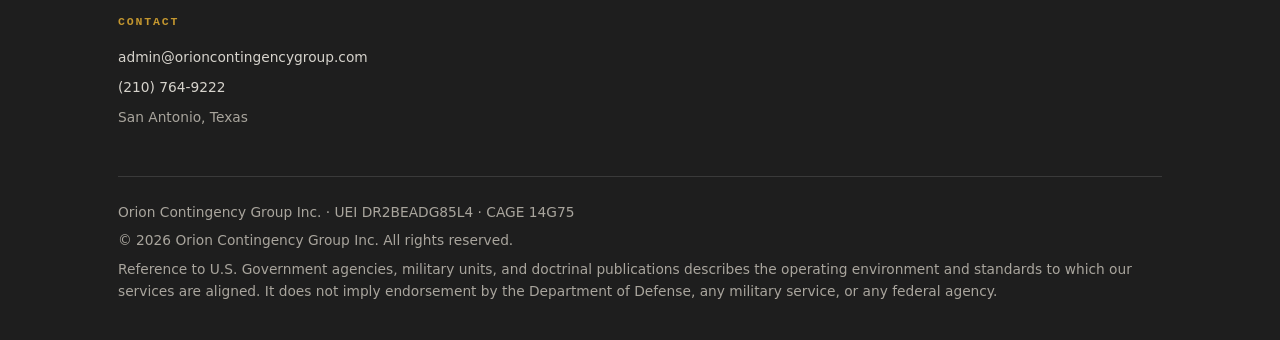
==== commit c80fade8: "Add files via upload" ====
--- a/about.html
+++ b/about.html
@@ -16,7 +16,7 @@
 <header class="masthead">
   <div class="shell masthead__inner">
     <a class="wordmark" href="index.html">
-      <svg width="34" height="34" viewBox="0 0 34 34" role="img" aria-label="Orion Contingency Group compass mark"><circle cx="17" cy="17" r="15" fill="none" stroke="#C4972F" stroke-width="2"/><path d="M17 4 L20.5 13.5 L30 17 L20.5 20.5 L17 30 L13.5 20.5 L4 17 L13.5 13.5 Z" fill="#C4972F"/></svg>
+      <img src="compass-mark.png" width="34" height="34" alt="Orion Contingency Group compass mark">
       <span>Orion Contingency Group<small>Inc.</small></span>
     </a>
     <nav class="nav" aria-label="Primary">
--- a/site.css
+++ b/site.css
@@ -236,6 +236,8 @@
   background: var(--gold-deep);
   margin-top: 0.85rem;
 }
+.sec-head p { margin: 0; max-width: var(--measure); color: var(--body); }
+
 .sec-head--dark h2 { color: var(--paper); }
 .sec-head--dark h2::after { background: var(--gold); }
 .sec-head--dark p { color: #C9C6BF; }
@@ -464,6 +466,16 @@
   *, *::before, *::after { animation-duration: 0.01ms !important; transition-duration: 0.01ms !important; }
 }
 
+/* ---------- Terminology crosswalk tables ---------- */
+
+.crosswalk-wrap { overflow-x: auto; margin: 0 0 2.5rem; }
+.crosswalk { font-size: var(--step--1); border-collapse: collapse; width: 100%; min-width: 640px; }
+.crosswalk caption { text-align: left; font-family: var(--font-ui); color: var(--muted); padding-bottom: 0.6rem; }
+.crosswalk th, .crosswalk td { text-align: left; padding: 0.6rem 1rem 0.6rem 0; border-bottom: 1px solid var(--rule); vertical-align: top; }
+.crosswalk th { font-family: var(--font-mono); font-weight: 400; color: var(--muted); text-transform: uppercase; letter-spacing: 0.08em; font-size: 0.68rem; white-space: nowrap; }
+.crosswalk td:first-child { font-weight: 700; color: var(--ink); white-space: nowrap; }
+.crosswalk td:nth-child(2) { color: var(--muted); }
+
 /* ---------- Print ---------- */
 
 @media print {
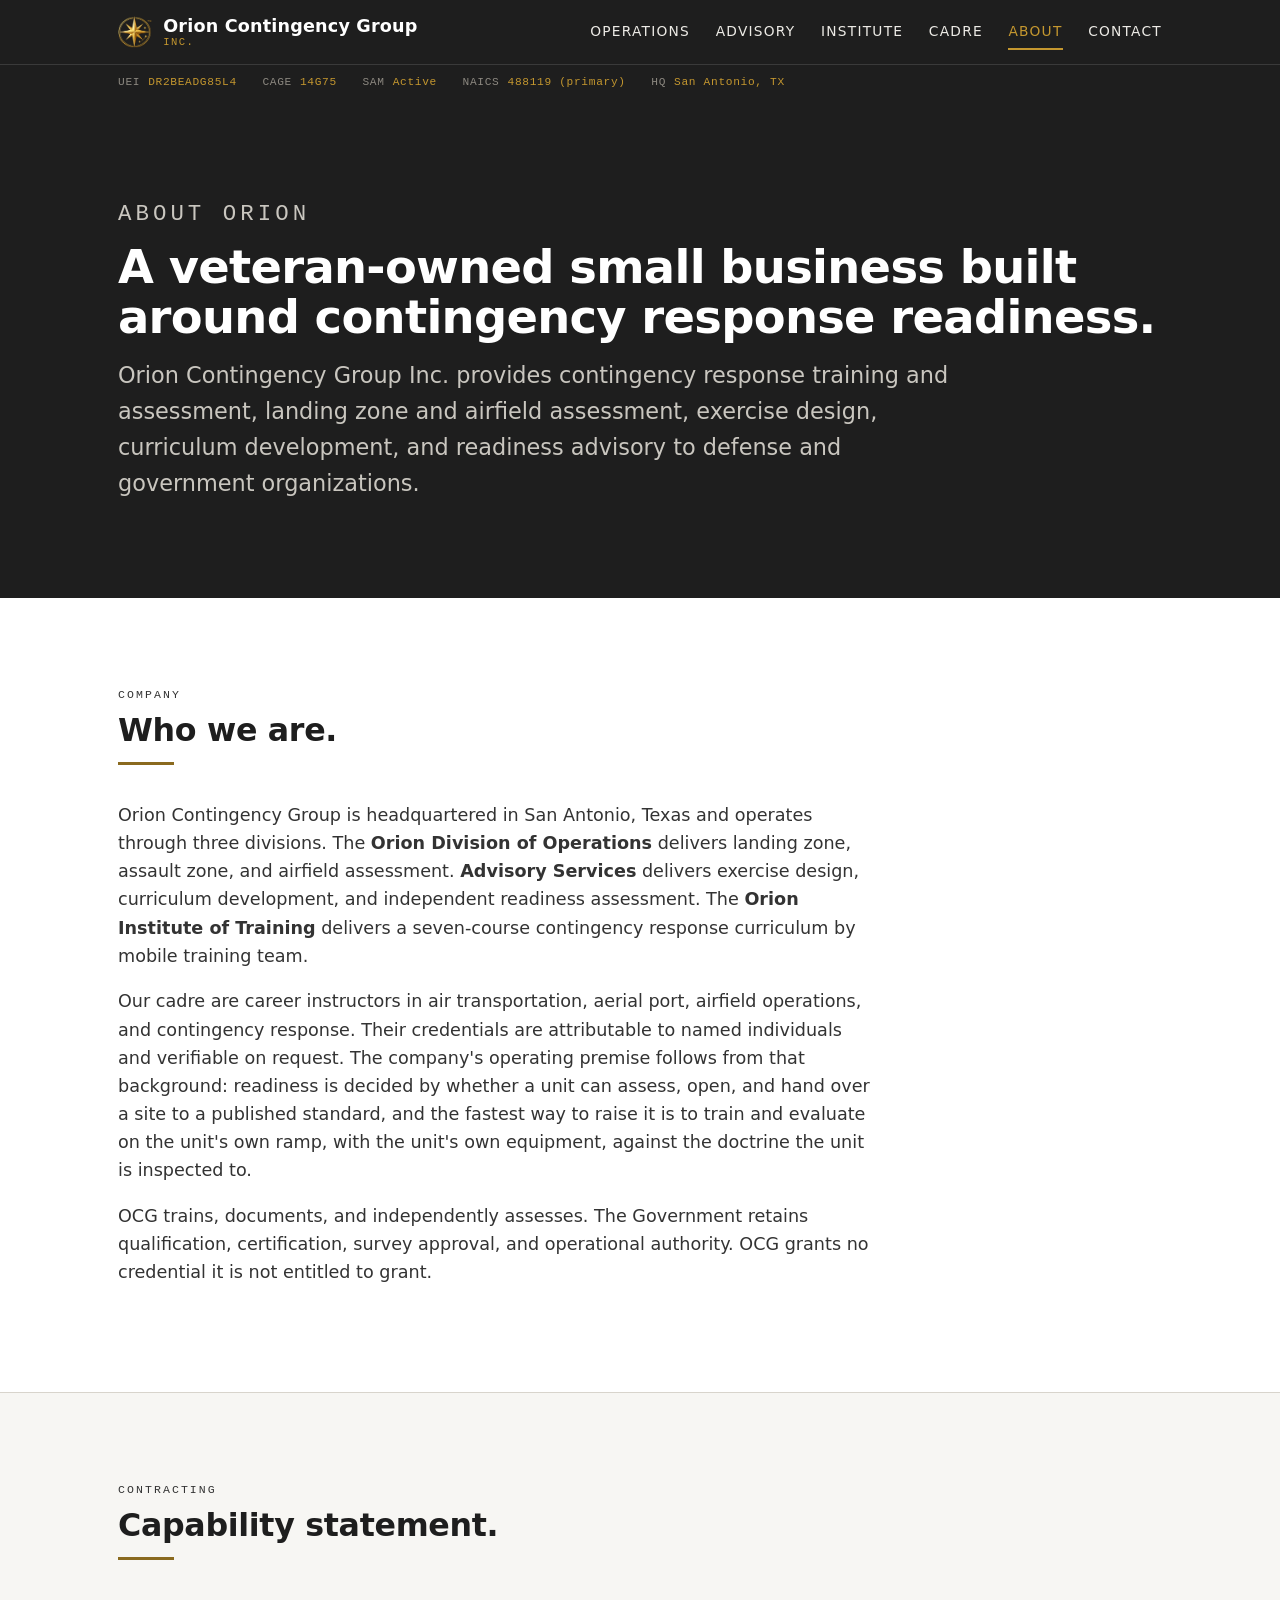
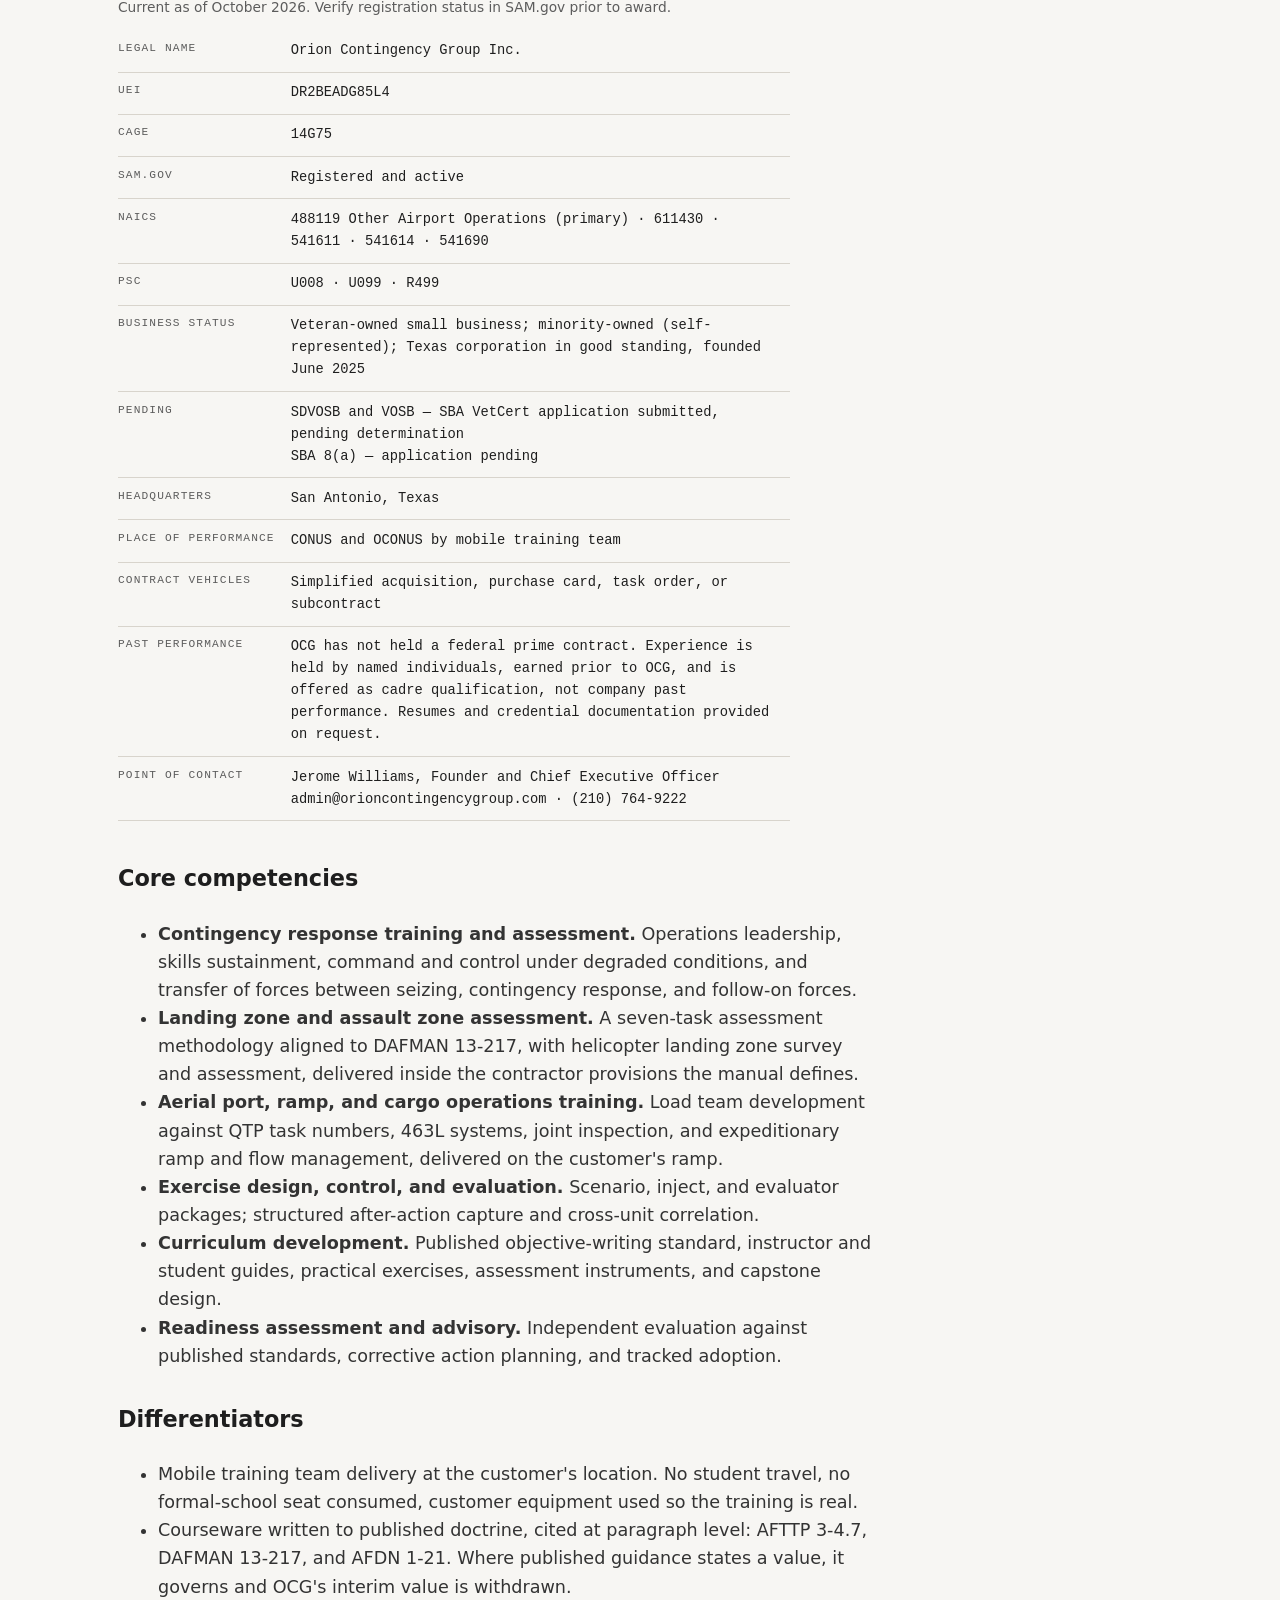
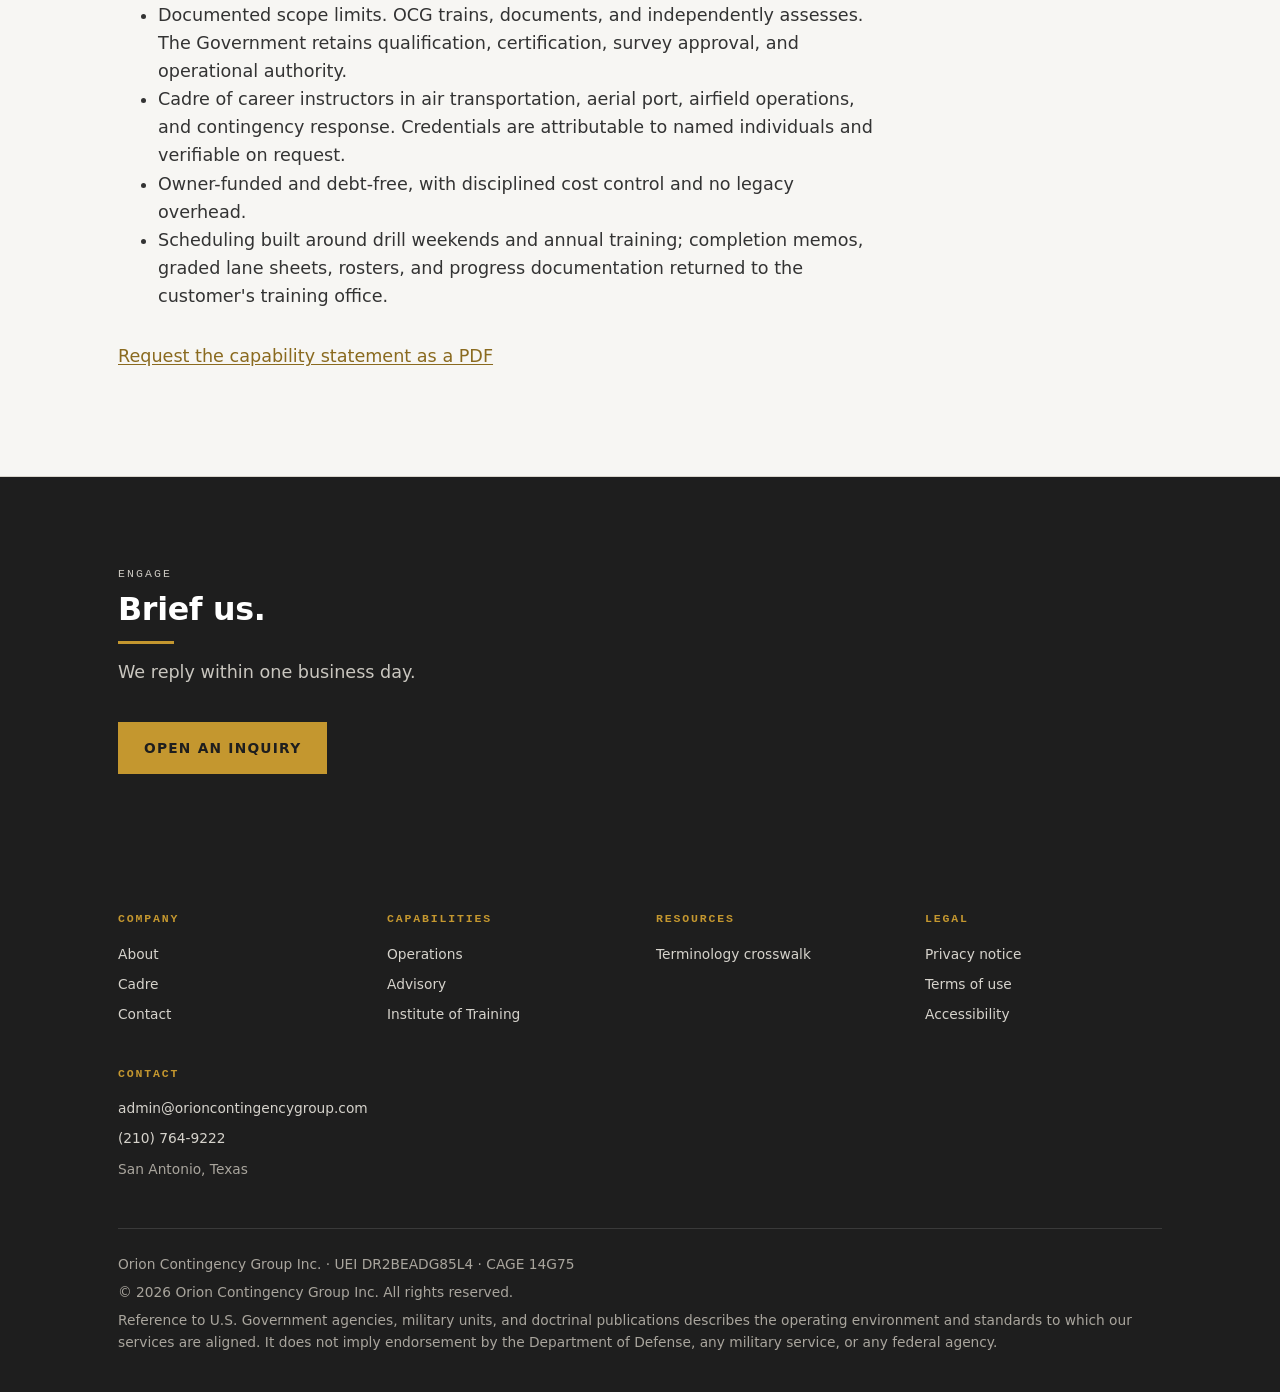
==== commit b3d4212d: "Align site content to October 2026 capability statement (narrowed CR spine) Service lines reduced to" ====
--- a/about.html
+++ b/about.html
@@ -4,7 +4,7 @@
 <meta charset="utf-8">
 <meta name="viewport" content="width=device-width, initial-scale=1">
 <title>About and capability statement | Orion Contingency Group Inc.</title>
-<meta name="description" content="Orion Contingency Group Inc. is a veteran-owned small business in San Antonio, Texas providing contingency response operations, advisory, and training. UEI DR2BEADG85L4, CAGE 14G75.">
+<meta name="description" content="Orion Contingency Group Inc. is a veteran-owned small business in San Antonio, Texas providing contingency response training, landing zone and airfield assessment, exercise design, and readiness advisory. UEI DR2BEADG85L4, CAGE 14G75.">
 <meta name="theme-color" content="#1E1E1E">
 <link rel="canonical" href="https://www.orioncontingencygroup.com/about.html">
 <link rel="stylesheet" href="site.css">
@@ -30,7 +30,7 @@
   </div>
   <div class="control-block">
     <div class="shell">
-      <dl><div><dt>UEI</dt><dd>DR2BEADG85L4</dd></div><div><dt>CAGE</dt><dd>14G75</dd></div><div><dt>SAM</dt><dd>Active</dd></div><div><dt>NAICS</dt><dd>611430 (primary)</dd></div><div><dt>HQ</dt><dd>San Antonio, TX</dd></div></dl>
+      <dl><div><dt>UEI</dt><dd>DR2BEADG85L4</dd></div><div><dt>CAGE</dt><dd>14G75</dd></div><div><dt>SAM</dt><dd>Active</dd></div><div><dt>NAICS</dt><dd>488119 (primary)</dd></div><div><dt>HQ</dt><dd>San Antonio, TX</dd></div></dl>
     </div>
   </div>
 </header>
@@ -40,8 +40,8 @@
   <div class="page-head">
     <div class="shell">
       <p class="eyebrow">About Orion</p>
-      <h1>A veteran-owned small business built around the first 72 hours.</h1>
-      <p>Orion Contingency Group Inc. provides contingency response operations, advisory services, and training to defense, government, and allied organizations.</p>
+      <h1>A veteran-owned small business built around contingency response readiness.</h1>
+      <p>Orion Contingency Group Inc. provides contingency response training and assessment, landing zone and airfield assessment, exercise design, curriculum development, and readiness advisory to defense and government organizations.</p>
     </div>
   </div>
 
@@ -51,8 +51,9 @@
         <p class="eyebrow eyebrow--light">Company</p>
         <h2>Who we are.</h2>
       </div>
-      <p style="max-width:var(--measure);">Orion Contingency Group is headquartered in San Antonio, Texas and operates through two divisions. The <strong>Orion Division of Operations</strong> delivers rapid deployment, site activation, and advisory services. The <strong>Orion Institute of Training</strong> delivers a seven-course contingency response curriculum by mobile training team.</p>
-      <p style="max-width:var(--measure);">Our people come from the contingency response, aerial port, airfield management, security forces, and emergency services career fields. That background sets our operating premise: the difference between a contingency site that works and one that does not is usually decided in the first seventy-two hours, by a small number of people making assessment and throughput decisions with incomplete information.</p>
+      <p style="max-width:var(--measure);">Orion Contingency Group is headquartered in San Antonio, Texas and operates through three divisions. The <strong>Orion Division of Operations</strong> delivers landing zone, assault zone, and airfield assessment. <strong>Advisory Services</strong> delivers exercise design, curriculum development, and independent readiness assessment. The <strong>Orion Institute of Training</strong> delivers a seven-course contingency response curriculum by mobile training team.</p>
+      <p style="max-width:var(--measure);">Our cadre are career instructors in air transportation, aerial port, airfield operations, and contingency response. Their credentials are attributable to named individuals and verifiable on request. The company's operating premise follows from that background: readiness is decided by whether a unit can assess, open, and hand over a site to a published standard, and the fastest way to raise it is to train and evaluate on the unit's own ramp, with the unit's own equipment, against the doctrine the unit is inspected to.</p>
+      <p style="max-width:var(--measure);">OCG trains, documents, and independently assesses. The Government retains qualification, certification, survey approval, and operational authority. OCG grants no credential it is not entitled to grant.</p>
     </div>
   </section>
 
@@ -63,38 +64,42 @@
         <h2>Capability statement.</h2>
       </div>
       <table class="reg">
-        <caption>Current as of August 2026. Verify registration status in SAM.gov prior to award.</caption>
+        <caption>Current as of October 2026. Verify registration status in SAM.gov prior to award.</caption>
         <tbody>
           <tr><th scope="row">Legal name</th><td>Orion Contingency Group Inc.</td></tr>
           <tr><th scope="row">UEI</th><td>DR2BEADG85L4</td></tr>
           <tr><th scope="row">CAGE</th><td>14G75</td></tr>
           <tr><th scope="row">SAM.gov</th><td>Registered and active</td></tr>
-          <tr><th scope="row">NAICS</th><td>611430 (primary) · 488119 · 488190 · 488999 · 541611 · 541690 · 561210 · 561612 · 561621 · 611699 · 611710</td></tr>
-          <tr><th scope="row">PSC</th><td>U006 · U008 · U009 · U099 · R408 · R410 · R429 · R499 · R706 · B542 · B550 · S206 · S211 · R430 · M1AZ</td></tr>
-          <tr><th scope="row">Business status</th><td>Veteran-owned small business; minority-owned small business</td></tr>
-          <tr><th scope="row">In process</th><td>SDVOSB certification; SBA 8(a) Business Development</td></tr>
+          <tr><th scope="row">NAICS</th><td>488119 Other Airport Operations (primary) · 611430 · 541611 · 541614 · 541690</td></tr>
+          <tr><th scope="row">PSC</th><td>U008 · U099 · R499</td></tr>
+          <tr><th scope="row">Business status</th><td>Veteran-owned small business; minority-owned (self-represented); Texas corporation in good standing, founded June 2025</td></tr>
+          <tr><th scope="row">Pending</th><td>SDVOSB and VOSB — SBA VetCert application submitted, pending determination<br>SBA 8(a) — application pending</td></tr>
           <tr><th scope="row">Headquarters</th><td>San Antonio, Texas</td></tr>
-          <tr><th scope="row">Place of performance</th><td>Worldwide, CONUS and OCONUS</td></tr>
-          <tr><th scope="row">Point of contact</th><td>Jerome Williams, Chief Executive Officer<br>admin@orioncontingencygroup.com &middot; (210) 764-9222</td></tr>
+          <tr><th scope="row">Place of performance</th><td>CONUS and OCONUS by mobile training team</td></tr>
+          <tr><th scope="row">Contract vehicles</th><td>Simplified acquisition, purchase card, task order, or subcontract</td></tr>
+          <tr><th scope="row">Past performance</th><td>OCG has not held a federal prime contract. Experience is held by named individuals, earned prior to OCG, and is offered as cadre qualification, not company past performance. Resumes and credential documentation provided on request.</td></tr>
+          <tr><th scope="row">Point of contact</th><td>Jerome Williams, Founder and Chief Executive Officer<br>admin@orioncontingencygroup.com &middot; (210) 764-9222</td></tr>
         </tbody>
       </table>
 
       <h3 style="font-size:var(--step-1);color:var(--ink);margin-top:2.5rem;">Core competencies</h3>
       <ul style="max-width:var(--measure);">
-        <li>Contingency response site assessment, activation, and transfer of authority</li>
-        <li>Airfield and landing zone assessment and survey</li>
-        <li>Contingency response training delivered by mobile training team</li>
-        <li>Joint exercise design, control, and evaluation</li>
-        <li>Capability and software requirements authoring to acquisition standards</li>
-        <li>Policy, doctrine, and standard operating procedure development</li>
+        <li><strong>Contingency response training and assessment.</strong> Operations leadership, skills sustainment, command and control under degraded conditions, and transfer of forces between seizing, contingency response, and follow-on forces.</li>
+        <li><strong>Landing zone and assault zone assessment.</strong> A seven-task assessment methodology aligned to DAFMAN 13-217, with helicopter landing zone survey and assessment, delivered inside the contractor provisions the manual defines.</li>
+        <li><strong>Aerial port, ramp, and cargo operations training.</strong> Load team development against QTP task numbers, 463L systems, joint inspection, and expeditionary ramp and flow management, delivered on the customer's ramp.</li>
+        <li><strong>Exercise design, control, and evaluation.</strong> Scenario, inject, and evaluator packages; structured after-action capture and cross-unit correlation.</li>
+        <li><strong>Curriculum development.</strong> Published objective-writing standard, instructor and student guides, practical exercises, assessment instruments, and capstone design.</li>
+        <li><strong>Readiness assessment and advisory.</strong> Independent evaluation against published standards, corrective action planning, and tracked adoption.</li>
       </ul>
 
       <h3 style="font-size:var(--step-1);color:var(--ink);margin-top:2rem;">Differentiators</h3>
       <ul style="max-width:var(--measure);">
-        <li>Curriculum mapped to AFFORGEN, AFI 10-202, AFTTP 3-4.7, AJP-3, NIMS, and NRF</li>
-        <li>Instruction weighted 60 to 70 percent practical, with capstone evaluation to an 80 percent standard</li>
-        <li>Mobile delivery at the customer's site, removing student travel and TDY cost</li>
-        <li>Cadre drawn from the contingency response career fields the customer operates in</li>
+        <li>Mobile training team delivery at the customer's location. No student travel, no formal-school seat consumed, customer equipment used so the training is real.</li>
+        <li>Courseware written to published doctrine, cited at paragraph level: AFTTP 3-4.7, DAFMAN 13-217, and AFDN 1-21. Where published guidance states a value, it governs and OCG's interim value is withdrawn.</li>
+        <li>Documented scope limits. OCG trains, documents, and independently assesses. The Government retains qualification, certification, survey approval, and operational authority.</li>
+        <li>Cadre of career instructors in air transportation, aerial port, airfield operations, and contingency response. Credentials are attributable to named individuals and verifiable on request.</li>
+        <li>Owner-funded and debt-free, with disciplined cost control and no legacy overhead.</li>
+        <li>Scheduling built around drill weekends and annual training; completion memos, graded lane sheets, rosters, and progress documentation returned to the customer's training office.</li>
       </ul>
       <p style="margin-top:2rem;"><a href="contact.html">Request the capability statement as a PDF</a></p>
     </div>
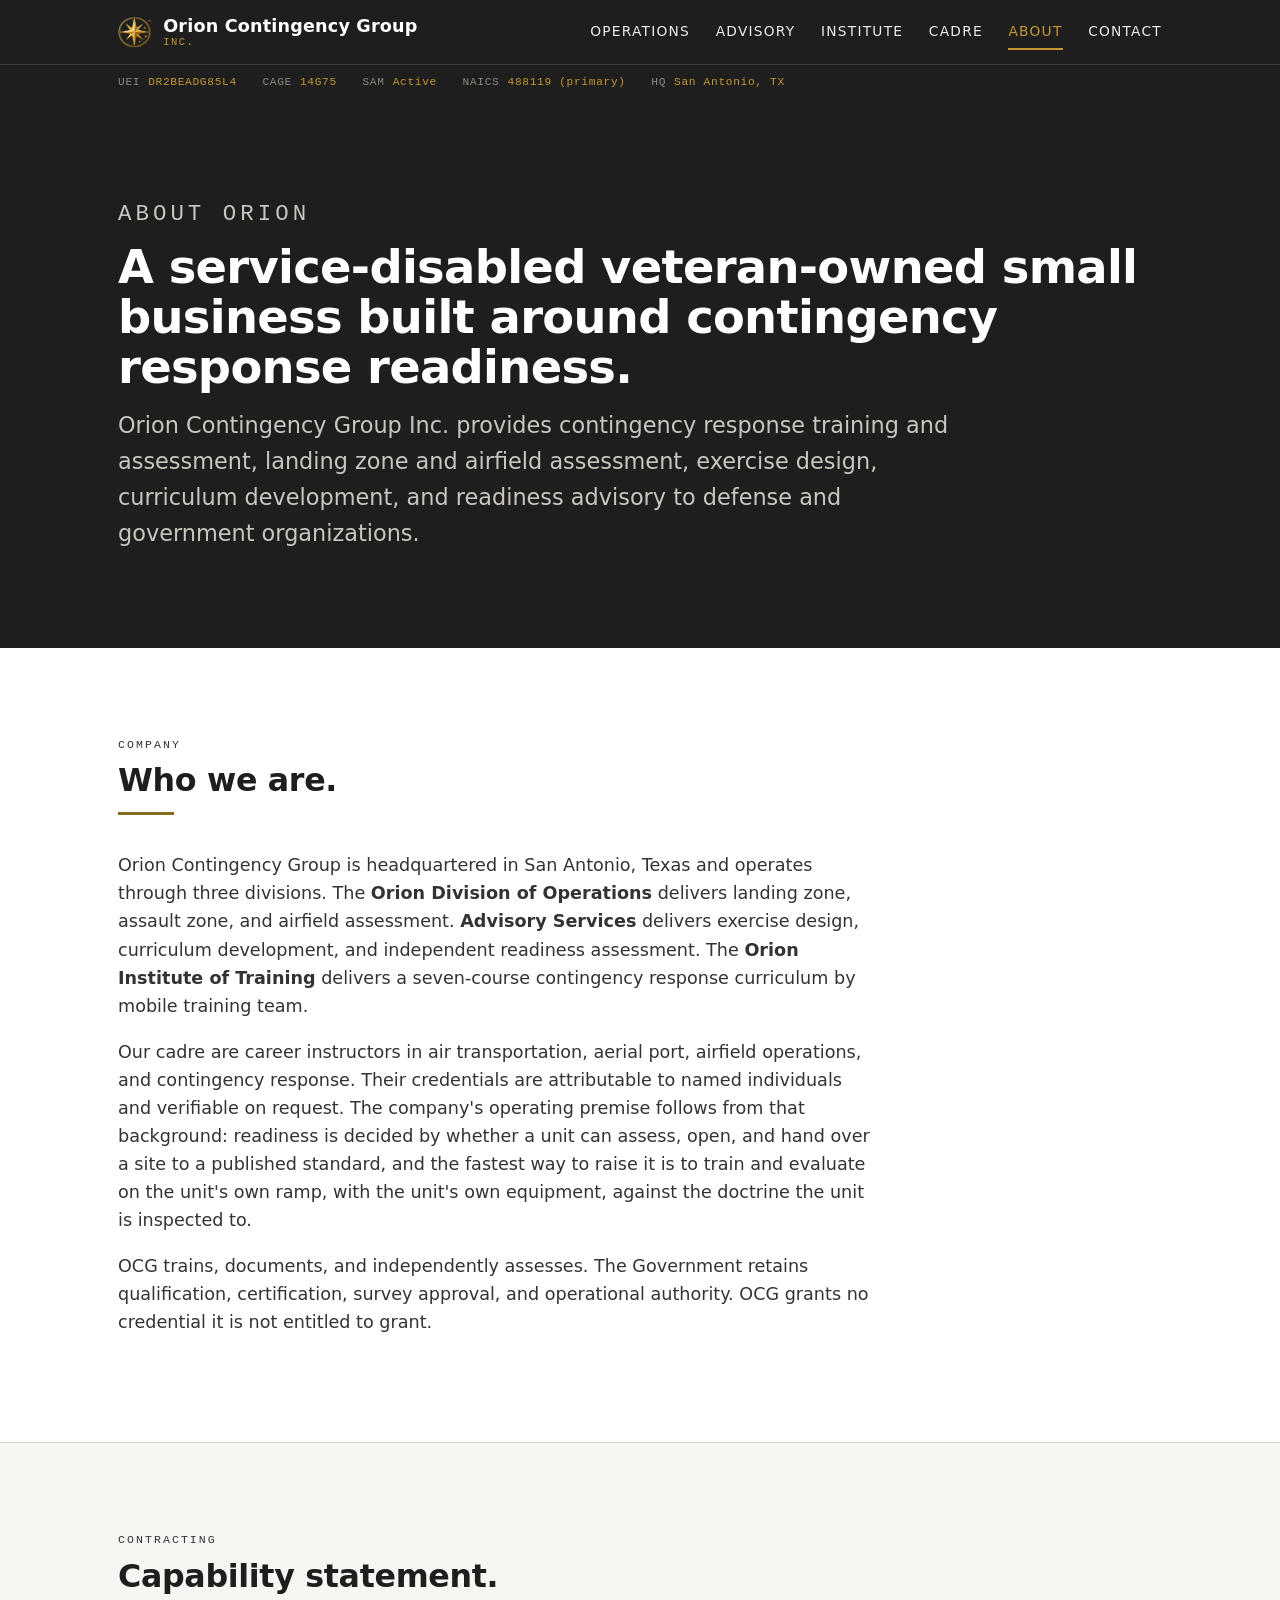
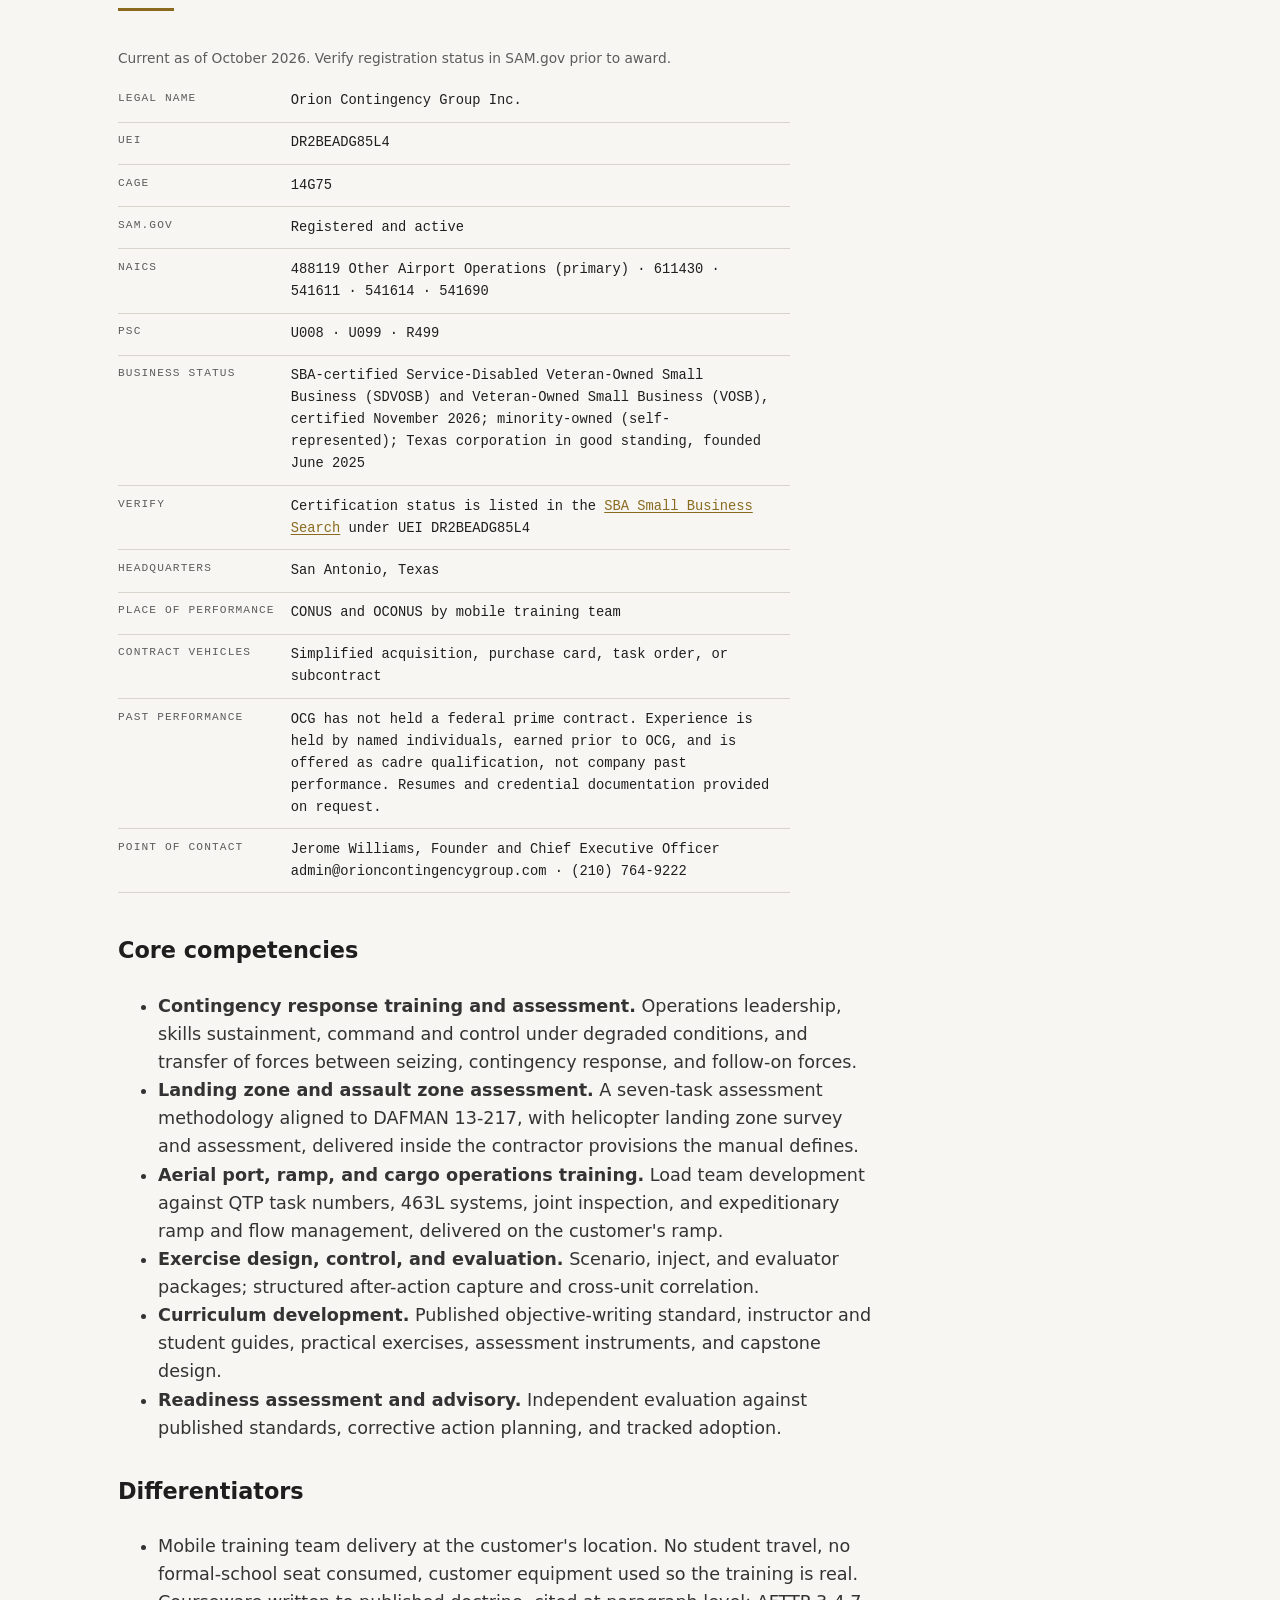
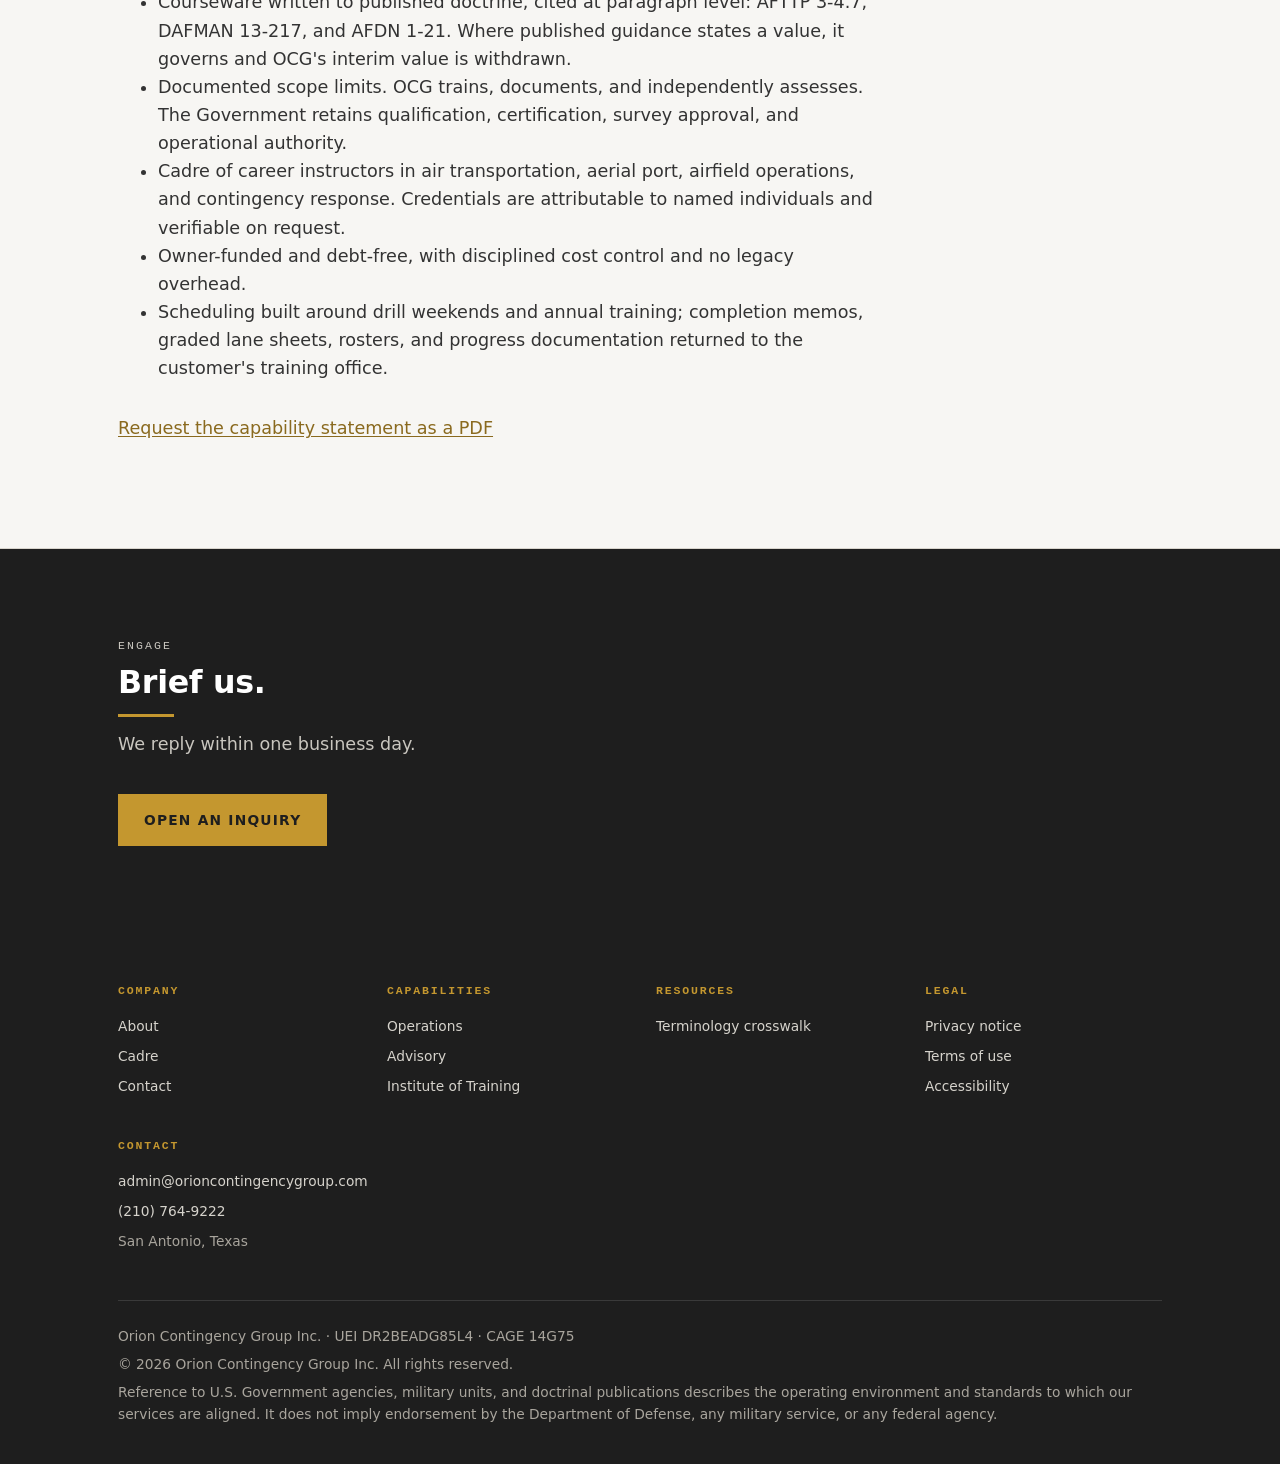
==== commit 9e314b4d: "Certification status: SBA-certified SDVOSB/VOSB (3 Nov 2026); remove pending and 8(a) language" ====
--- a/about.html
+++ b/about.html
@@ -4,7 +4,7 @@
 <meta charset="utf-8">
 <meta name="viewport" content="width=device-width, initial-scale=1">
 <title>About and capability statement | Orion Contingency Group Inc.</title>
-<meta name="description" content="Orion Contingency Group Inc. is a veteran-owned small business in San Antonio, Texas providing contingency response training, landing zone and airfield assessment, exercise design, and readiness advisory. UEI DR2BEADG85L4, CAGE 14G75.">
+<meta name="description" content="Orion Contingency Group Inc. is an SBA-certified service-disabled veteran-owned small business (SDVOSB) in San Antonio, Texas providing contingency response training, landing zone and airfield assessment, exercise design, and readiness advisory. UEI DR2BEADG85L4, CAGE 14G75.">
 <meta name="theme-color" content="#1E1E1E">
 <link rel="canonical" href="https://www.orioncontingencygroup.com/about.html">
 <link rel="stylesheet" href="site.css">
@@ -40,7 +40,7 @@
   <div class="page-head">
     <div class="shell">
       <p class="eyebrow">About Orion</p>
-      <h1>A veteran-owned small business built around contingency response readiness.</h1>
+      <h1>A service-disabled veteran-owned small business built around contingency response readiness.</h1>
       <p>Orion Contingency Group Inc. provides contingency response training and assessment, landing zone and airfield assessment, exercise design, curriculum development, and readiness advisory to defense and government organizations.</p>
     </div>
   </div>
@@ -72,8 +72,8 @@
           <tr><th scope="row">SAM.gov</th><td>Registered and active</td></tr>
           <tr><th scope="row">NAICS</th><td>488119 Other Airport Operations (primary) · 611430 · 541611 · 541614 · 541690</td></tr>
           <tr><th scope="row">PSC</th><td>U008 · U099 · R499</td></tr>
-          <tr><th scope="row">Business status</th><td>Veteran-owned small business; minority-owned (self-represented); Texas corporation in good standing, founded June 2025</td></tr>
-          <tr><th scope="row">Pending</th><td>SDVOSB and VOSB — SBA VetCert application submitted, pending determination<br>SBA 8(a) — application pending</td></tr>
+          <tr><th scope="row">Business status</th><td>SBA-certified Service-Disabled Veteran-Owned Small Business (SDVOSB) and Veteran-Owned Small Business (VOSB), certified November 2026; minority-owned (self-represented); Texas corporation in good standing, founded June 2025</td></tr>
+          <tr><th scope="row">Verify</th><td>Certification status is listed in the <a href="https://search.certifications.sba.gov/">SBA Small Business Search</a> under UEI DR2BEADG85L4</td></tr>
           <tr><th scope="row">Headquarters</th><td>San Antonio, Texas</td></tr>
           <tr><th scope="row">Place of performance</th><td>CONUS and OCONUS by mobile training team</td></tr>
           <tr><th scope="row">Contract vehicles</th><td>Simplified acquisition, purchase card, task order, or subcontract</td></tr>
--- a/site.css
+++ b/site.css
@@ -482,3 +482,7 @@
   .masthead, .site-foot, .btn-row { display: none; }
   body { color: #000; }
 }
+
+.course ul.tracks { margin: 0 0 0.5rem; }
+.course ul.tracks li { margin-bottom: 0.6rem; }
+.course ul.tracks em { font-style: normal; color: var(--gold-deep); font-weight: 600; }
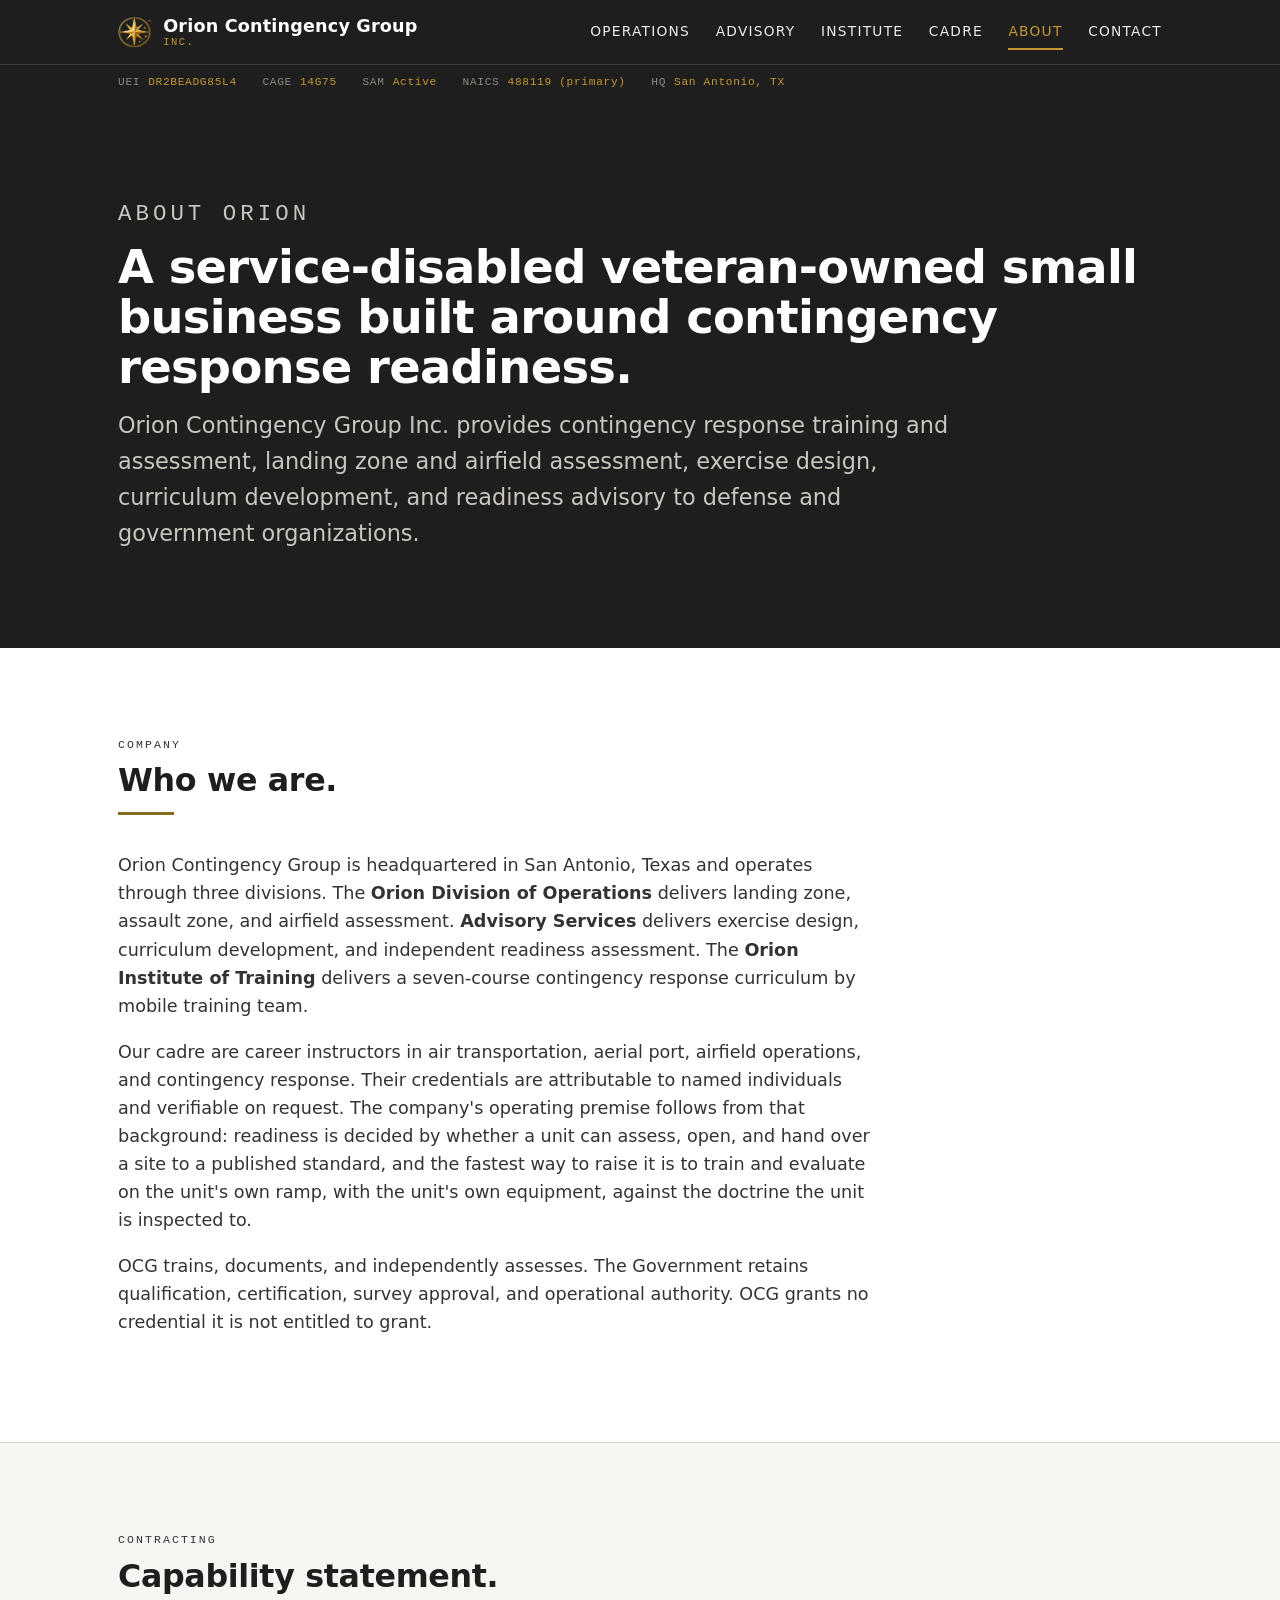
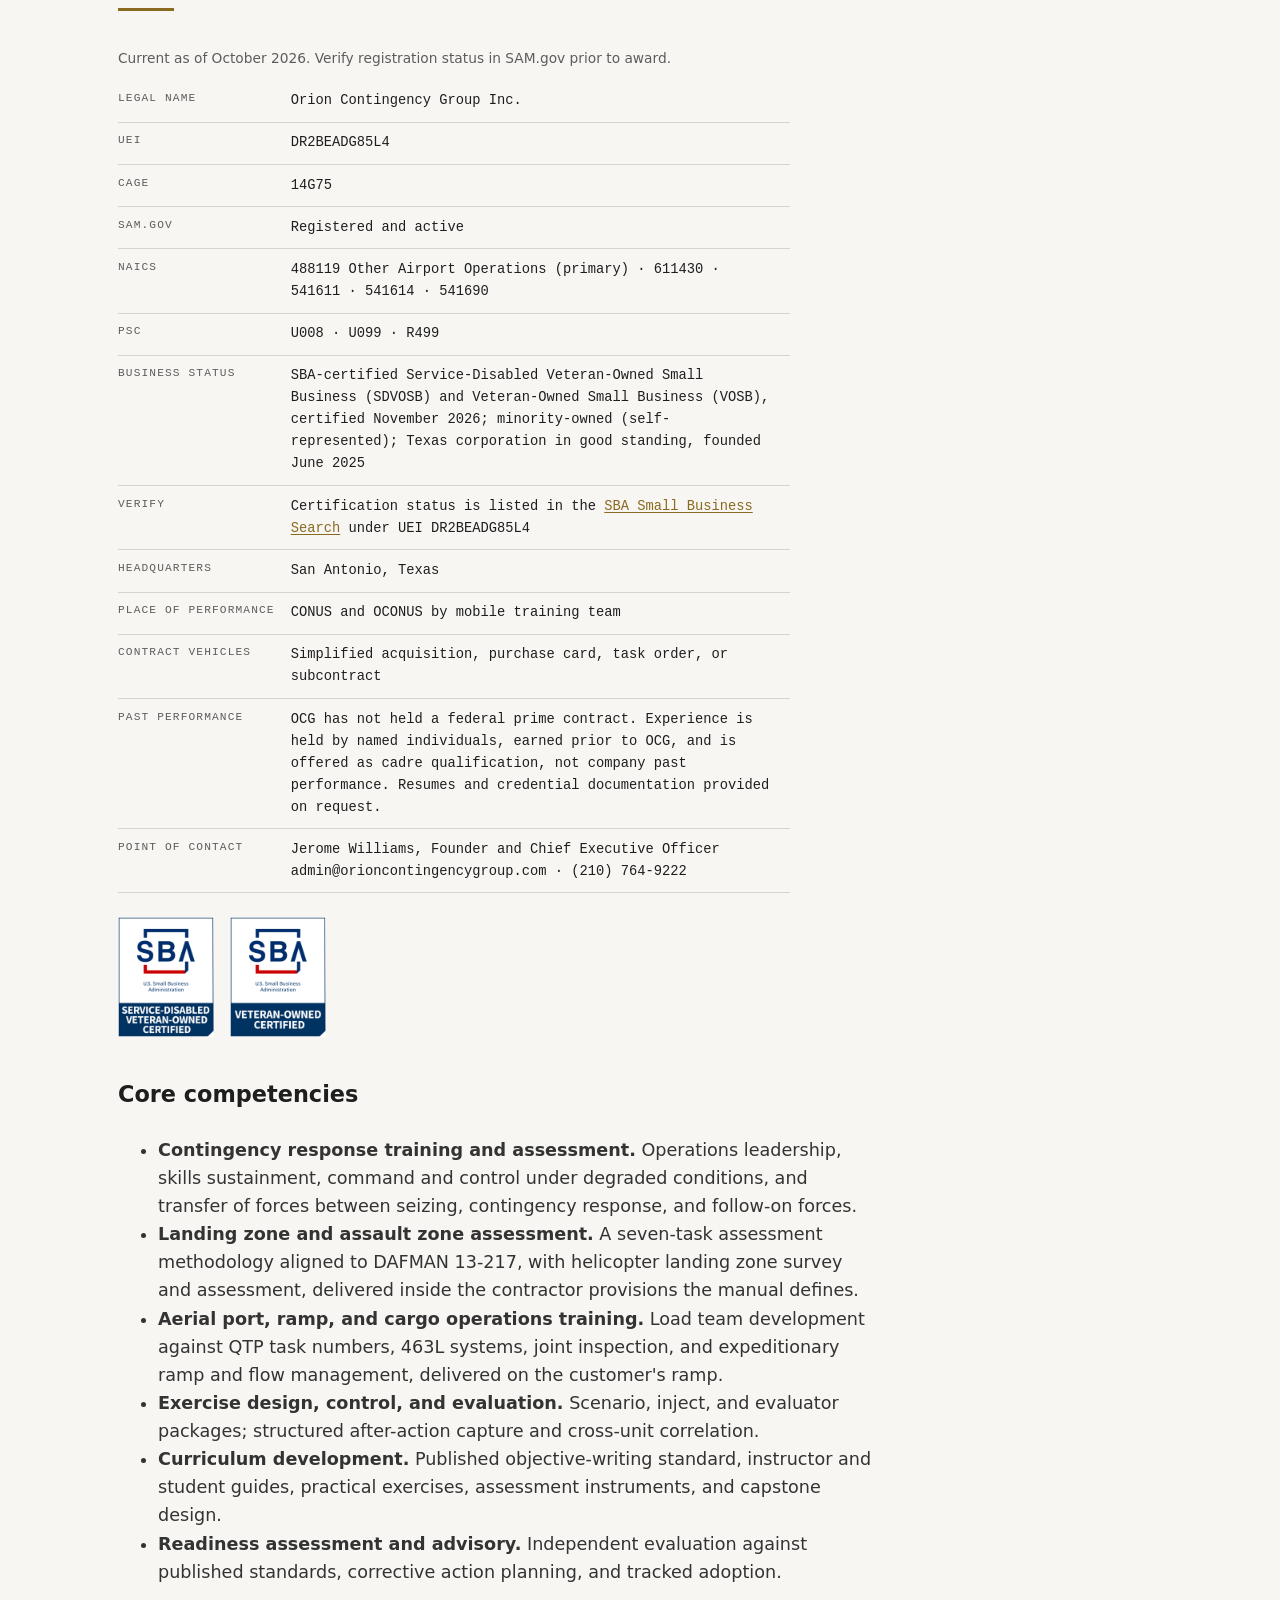
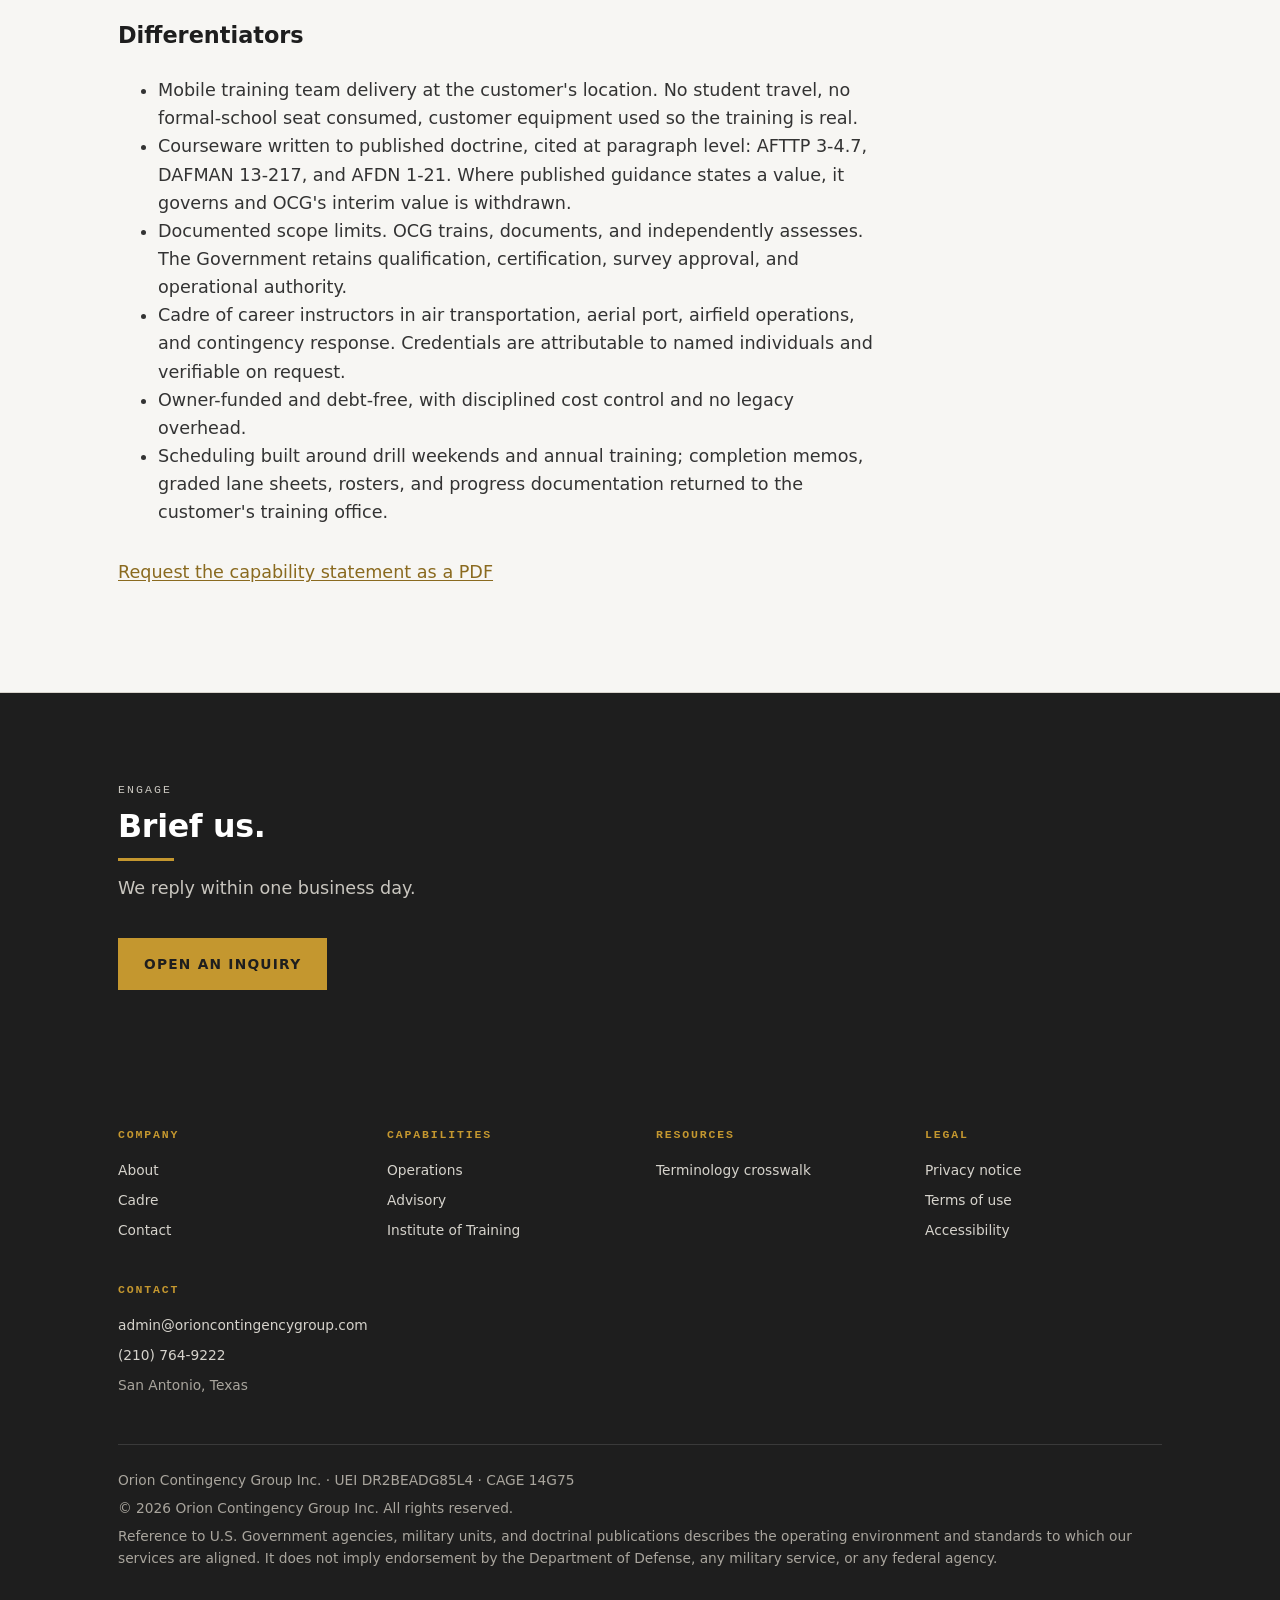
==== commit 75a9b181: "Add SBA SDVOSB and VOSB certification marks to About and home pages Co-Authored-By: Claude Opus 5.5 " ====
--- a/about.html
+++ b/about.html
@@ -81,6 +81,10 @@
           <tr><th scope="row">Point of contact</th><td>Jerome Williams, Founder and Chief Executive Officer<br>admin@orioncontingencygroup.com &middot; (210) 764-9222</td></tr>
         </tbody>
       </table>
+      <div class="cert-marks" aria-label="SBA certifications">
+        <img src="assets/sba-certified-sdvosb.png" width="96" height="120" alt="SBA Service-Disabled Veteran-Owned Certified">
+        <img src="assets/sba-certified-vosb.png" width="96" height="120" alt="SBA Veteran-Owned Certified">
+      </div>
 
       <h3 style="font-size:var(--step-1);color:var(--ink);margin-top:2.5rem;">Core competencies</h3>
       <ul style="max-width:var(--measure);">
--- a/site.css
+++ b/site.css
@@ -486,3 +486,7 @@
 .course ul.tracks { margin: 0 0 0.5rem; }
 .course ul.tracks li { margin-bottom: 0.6rem; }
 .course ul.tracks em { font-style: normal; color: var(--gold-deep); font-weight: 600; }
+
+/* ---------- SBA certification marks (use per SBA brand guidance; remove if certification lapses) ---------- */
+.cert-marks { display:flex; gap:1rem; margin-top:1.5rem; }
+.cert-marks img { width:96px; height:auto; display:block; }
